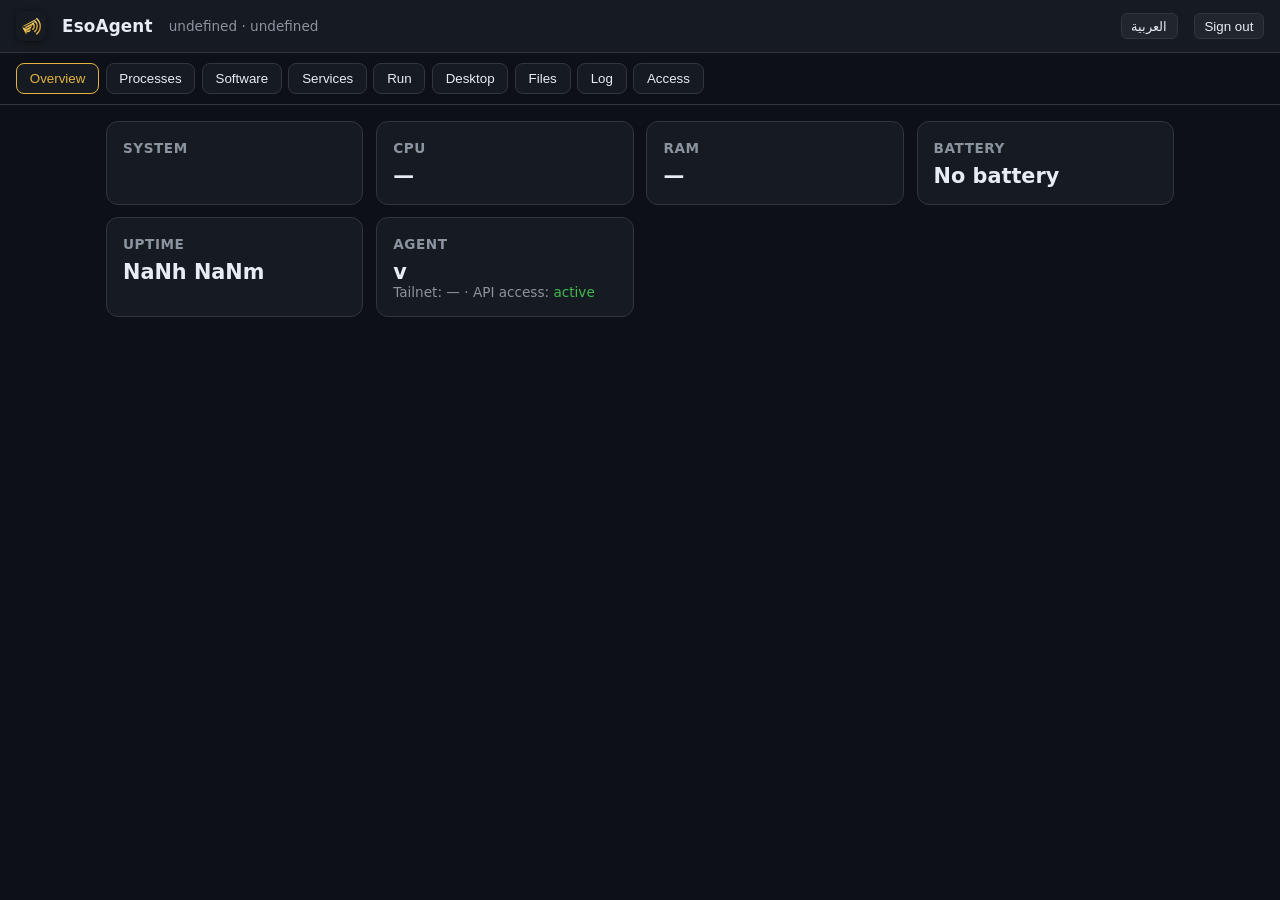
==== src/EsoAgent.Core/Dashboard.html @ b6c4ba2a "EsoAgent v1.2.0" ====
<!DOCTYPE html>
<html lang="en">
<head>
<link rel="icon" type="image/svg+xml" href="data:image/svg+xml,%3Csvg%20xmlns%3D%22http%3A%2F%2Fwww.w3.org%2F2000%2Fsvg%22%20viewBox%3D%220%200%20100%20100%22%3E%20%20%20%3C%21--%20EsoAgent%20golden%20wing%20%E2%80%94%20owner%20pick%202026-11-18.%20Generated%20by%20scripts%2Frender-brand.py%3B%20edit%20geometry%20there.%20--%3E%20%20%20%3Cdefs%3E%3ClinearGradient%20id%3D%22gold%22%20x1%3D%220%22%20y1%3D%220%22%20x2%3D%221%22%20y2%3D%221%22%3E%3Cstop%20offset%3D%220%22%20stop-color%3D%22%23F7DC8F%22%2F%3E%3Cstop%20offset%3D%220.45%22%20stop-color%3D%22%23E9BE57%22%2F%3E%3Cstop%20offset%3D%220.75%22%20stop-color%3D%22%23C9962E%22%2F%3E%3Cstop%20offset%3D%221%22%20stop-color%3D%22%239A7418%22%2F%3E%3C%2FlinearGradient%3E%3C%2Fdefs%3E%20%20%20%3Cg%20fill%3D%22url%28%23gold%29%22%3E%20%20%20%3Cpolygon%20points%3D%2220%2C52%2068%2C26%2058%2C36%2029%2C50%22%2F%3E%20%20%20%3Cpolygon%20points%3D%2228%2C54%2064%2C36%2054%2C48%2034%2C57%22%2F%3E%20%20%20%3Cpolygon%20points%3D%2235%2C59%2054%2C49%2048%2C60%2037%2C66%22%2F%3E%20%20%20%3Cpolygon%20points%3D%2236%2C67%2051%2C62%2046%2C69%2036%2C72%22%2F%3E%20%20%20%3Cpolygon%20points%3D%2221%2C54%2038%2C60%2034%2C79%22%2F%3E%20%20%20%3C%2Fg%3E%20%20%20%3Cg%20stroke%3D%22url%28%23gold%29%22%3E%20%20%20%3Cpath%20d%3D%22M%2056.4%2C41.0%20A%2013%2C13%200%200%201%2056.4%2C61.0%22%20fill%3D%22none%22%20stroke-width%3D%225.0%22%20stroke-linecap%3D%22round%22%2F%3E%20%20%20%3Cpath%20d%3D%22M%2062.8%2C33.4%20A%2023%2C23%200%200%201%2062.8%2C68.6%22%20fill%3D%22none%22%20stroke-width%3D%225.0%22%20stroke-linecap%3D%22round%22%2F%3E%20%20%20%3Cpath%20d%3D%22M%2069.2%2C25.7%20A%2033%2C33%200%200%201%2069.2%2C76.3%22%20fill%3D%22none%22%20stroke-width%3D%225.0%22%20stroke-linecap%3D%22round%22%2F%3E%20%20%20%3C%2Fg%3E%20%3C%2Fsvg%3E%20">
<meta charset="utf-8">
<meta name="viewport" content="width=device-width, initial-scale=1">
<title>EsoAgent — Owner Panel</title>
<style>
  :root { --bg:#0d1117; --panel:#161b22; --line:#30363d; --txt:#e6edf3; --mut:#8b949e; --acc:#E3B341; --bad:#f85149; --ok:#3fb950; }
  * { box-sizing: border-box; }
  body { font-family: system-ui, sans-serif; background: var(--bg); color: var(--txt); margin: 0; }
  header { display:flex; align-items:center; gap:1rem; padding:.7rem 1rem; background:var(--panel); border-bottom:1px solid var(--line); position:sticky; top:0; z-index:5; }
  header h1 { font-size:1.05rem; margin:0; }
  header .state { font-size:.85rem; color:var(--mut); }
  header form { margin-left:auto; }
  nav { display:flex; flex-wrap:wrap; gap:.4rem; padding:.6rem 1rem; border-bottom:1px solid var(--line); }
  nav button { background:var(--panel); color:var(--txt); border:1px solid var(--line); border-radius:8px; padding:.45rem .8rem; cursor:pointer; }
  nav button.active { border-color:var(--acc); color:var(--acc); }
  main { padding:1rem; max-width:1100px; margin:0 auto; }
  section { display:none; }
  section.active { display:block; }
  .cards { display:grid; grid-template-columns:repeat(auto-fit,minmax(210px,1fr)); gap:.8rem; }
  .card { background:var(--panel); border:1px solid var(--line); border-radius:12px; padding:1rem; }
  .card h3 { margin:.1rem 0 .5rem; font-size:.85rem; color:var(--mut); font-weight:600; text-transform:uppercase; letter-spacing:.04em; }
  .card .big { font-size:1.3rem; font-weight:700; }
  .card .small { color:var(--mut); font-size:.85rem; }
  table { width:100%; border-collapse:collapse; font-size:.9rem; }
  th, td { text-align:left; padding:.45rem .5rem; border-bottom:1px solid var(--line); vertical-align:top; }
  th { color:var(--mut); font-weight:600; }
  button.act { background:#21262d; color:var(--txt); border:1px solid var(--line); border-radius:6px; padding:.3rem .6rem; cursor:pointer; }
  button.act:hover { border-color:var(--acc); }
  button.danger:hover { border-color:var(--bad); color:var(--bad); }
  button.primary { background:#E3B341; border-color:#E3B341; color:#141414; font-weight:600; }
  input, select, textarea { background:var(--bg); color:var(--txt); border:1px solid var(--line); border-radius:8px; padding:.5rem; font:inherit; }
  textarea { width:100%; min-height:110px; font-family:ui-monospace, monospace; }
  pre.out { background:#010409; border:1px solid var(--line); border-radius:8px; padding:.8rem; white-space:pre-wrap; word-break:break-word; max-height:50vh; overflow:auto; font-size:.85rem; }
  .row { display:flex; gap:.5rem; flex-wrap:wrap; align-items:center; margin-bottom:.7rem; }
  .mut { color:var(--mut); } .ok { color:var(--ok); } .bad { color:var(--bad); }
  .banner { border:1px solid var(--bad); background:#3d1d1d; border-radius:8px; padding:.7rem .9rem; margin-bottom:.8rem; }
  .banner.off { border-color:var(--ok); background:#12261a; }
  code { font-family:ui-monospace, monospace; word-break:break-all; }
  :focus-visible { outline:2px solid var(--acc); outline-offset:1px; }
  button, input, select, textarea { transition:border-color .15s ease, background .15s ease; }
  .brandmark { display:inline-flex; border-radius:8px; overflow:hidden; box-shadow:0 1px 6px rgba(0,0,0,.45); }
  header h1 { letter-spacing:.01em; }
</style>
</head>
<body>
<header>
  <span class="brandmark"><svg width="30" height="30" aria-hidden="true" xmlns="http://www.w3.org/2000/svg" viewBox="0 0 100 100">      <defs><linearGradient id="gold" x1="0" y1="0" x2="1" y2="1"><stop offset="0" stop-color="#F7DC8F"/><stop offset="0.45" stop-color="#E9BE57"/><stop offset="0.75" stop-color="#C9962E"/><stop offset="1" stop-color="#9A7418"/></linearGradient></defs>   <g fill="url(#gold)">   <polygon points="20,52 68,26 58,36 29,50"/>   <polygon points="28,54 64,36 54,48 34,57"/>   <polygon points="35,59 54,49 48,60 37,66"/>   <polygon points="36,67 51,62 46,69 36,72"/>   <polygon points="21,54 38,60 34,79"/>   </g>   <g stroke="url(#gold)">   <path d="M 56.4,41.0 A 13,13 0 0 1 56.4,61.0" fill="none" stroke-width="5.0" stroke-linecap="round"/>   <path d="M 62.8,33.4 A 23,23 0 0 1 62.8,68.6" fill="none" stroke-width="5.0" stroke-linecap="round"/>   <path d="M 69.2,25.7 A 33,33 0 0 1 69.2,76.3" fill="none" stroke-width="5.0" stroke-linecap="round"/>   </g> </svg></span><h1>EsoAgent</h1>
  <span class="state" id="hdrState">…</span>
  <button class="act" id="langToggle" style="margin-left:auto">العربية</button>
  <form method="post" action="/panel/logout" style="margin-left:0"><button class="act" type="submit" data-i18n="signOut">Sign out</button></form>
</header>
<nav id="tabs">
  <button data-tab="overview" class="active" data-i18n="overview">Overview</button>
  <button data-tab="processes" data-i18n="processes">Processes</button>
  <button data-tab="software" data-i18n="software">Software</button>
  <button data-tab="services" data-i18n="services">Services</button>
  <button data-tab="run" data-i18n="run">Run</button>
  <button data-tab="desktop" data-i18n="desktop">Desktop</button>
  <button data-tab="files" data-i18n="files">Files</button>
  <button data-tab="log" data-i18n="log">Log</button>
  <button data-tab="access" data-i18n="access">Access</button>
</nav>
<main>
  <section id="tab-overview" class="active"><div class="cards" id="ovCards"></div></section>

  <section id="tab-processes">
    <div class="row"><button class="act" id="procRefresh">Refresh</button><span class="mut" id="procCount"></span></div>
    <table><thead><tr><th>PID</th><th>Name</th><th>Parent</th><th>Session</th><th>Memory</th><th></th></tr></thead><tbody id="procBody"></tbody></table>
  </section>

  <section id="tab-software">
    <div class="row">
      <select id="swKind"><option value="manager">Package id / name</option><option value="file">Installer file on this machine</option></select>
      <input id="swId" placeholder="e.g. Microsoft.PowerToys or git" style="flex:1;min-width:200px">
      <button class="act primary" id="swInstall">Install</button>
      <button class="act" id="swUpgradeAll">Upgrade all</button>
      <button class="act" id="swRefresh">Refresh</button>
    </div>
    <pre class="out" id="swOut" style="display:none"></pre>
    <table><thead><tr><th>Name</th><th>Version</th><th>Publisher</th><th>Id</th><th></th></tr></thead><tbody id="swBody"></tbody></table>
  </section>

  <section id="tab-services">
    <div class="row"><button class="act" id="svcRefresh">Refresh</button></div>
    <table><thead><tr><th>Name</th><th>Display name</th><th>Status</th><th>Startup</th><th></th></tr></thead><tbody id="svcBody"></tbody></table>
  </section>

  <section id="tab-run">
    <div class="row">
      <select id="runShell">
        <option value="default">Default shell</option>
        <option value="powershell">PowerShell</option>
        <option value="pwsh">PowerShell Core (pwsh)</option>
        <option value="cmd">cmd.exe</option>
        <option value="bash">bash</option>
        <option value="sh">sh</option>
      </select>
      <button class="act primary" id="runBtn">Run</button>
      <span class="mut">Runs with the agent service's full privileges — your machine, your shell.</span>
    </div>
    <textarea id="runScript" placeholder="Type a command or script…"></textarea>
    <pre class="out" id="runOut" style="display:none"></pre>
  </section>

  <section id="tab-desktop">
    <div class="row">
      <select id="dtMode"><option value="View">View only</option><option value="Control" selected>Control</option></select>
      <select id="dtQuality"><option value="40">Quality: low</option><option value="60" selected>Quality: balanced</option><option value="85">Quality: high</option></select>
      <select id="dtMonitor"></select>
      <label class="mut"><input type="checkbox" id="dtRecord"> Record session</label>
      <button class="act primary" id="dtStart">Start session</button>
      <button class="act danger" id="dtStop" disabled>Stop</button>
      <button class="act" id="dtCad" disabled>Ctrl+Alt+Del</button>
      <button class="act" id="dtPrivacy" disabled>Privacy: off</button>
      <span class="mut" id="dtState">No session. The person at the machine sees an on-screen indicator while a session is live.</span>
    </div>
    <div class="mut" style="margin-bottom:.5rem">Click the screen to give it keyboard focus in Control mode. SAS (Ctrl+Alt+Del) on Windows may be blocked by OS policy — see README.</div>
    <canvas id="dtCanvas" width="960" height="540" tabindex="0" style="width:100%;background:#000;border:1px solid var(--line);border-radius:8px;outline:none"></canvas>
    <div class="row" style="margin-top:.5rem">
      <input id="dtChatIn" placeholder="Message the person at this machine…" style="flex:1;min-width:200px">
      <button class="act" id="dtChatSend" disabled>Send chat</button>
    </div>
    <pre class="out" id="dtChatLog" style="display:none;max-height:18vh"></pre>
  </section>

  <section id="tab-files">
    <div class="row">
      <input id="filePath" style="flex:1;min-width:220px" placeholder="Directory path">
      <button class="act" id="fileGo">Open</button>
      <button class="act" id="fileUp">↑ Parent</button>
      <label class="act" style="cursor:pointer">Upload here <input type="file" id="fileUpload" style="display:none"></label>
    </div>
    <div class="mut" id="fileMsg"></div>
    <table><thead><tr><th>Name</th><th>Size</th><th></th></tr></thead><tbody id="fileBody"></tbody></table>
    <h3 style="margin-top:1.2rem">Session recordings (.esorec)</h3>
    <div class="row"><button class="act" id="recRefresh">Refresh recordings</button><span class="mut">Frames recorded on THIS device when a session opts in. JSON-lines format — see USER-GUIDE.</span></div>
    <table><thead><tr><th>File</th><th>Started</th><th>Size</th><th>Codec</th><th></th></tr></thead><tbody id="recBody"></tbody></table>
  </section>

  <section id="tab-log">
    <div class="row">
      <input id="logFilter" placeholder="Filter (substring)" style="flex:1;min-width:180px">
      <select id="logLines"><option>100</option><option selected>200</option><option>500</option><option>1000</option></select>
      <button class="act" id="logRefresh">Refresh</button>
    </div>
    <pre class="out" id="logOut"></pre>
  </section>

  <section id="tab-access">
    <div id="accessBanner"></div>
    <div class="cards">
      <div class="card"><h3>API access (the assistant)</h3><div class="big" id="accState">…</div>
        <p class="small">Pause cuts the assistant's API access instantly. You keep full control here — the panel is never paused.</p>
        <div class="row"><button class="act danger" id="accPause">Pause API access</button><button class="act" id="accResume">Resume</button></div></div>
      <div class="card"><h3>API token</h3>
        <p class="small">Rotating issues a new token and kills the old one instantly. The new token is shown once — copy it and hand it to the assistant through a secure channel.</p>
        <button class="act danger" id="accRotate">Rotate token</button>
        <p><code id="accNewToken"></code></p></div>
      <div class="card"><h3>Certificate fingerprint (SHA-256)</h3><p><code id="accFp">…</code></p>
        <p class="small">The client pins this fingerprint. If it ever changes unexpectedly, treat it as a red flag.</p></div>
      <div class="card"><h3>Two-factor auth (TOTP)</h3><div class="big" id="accTotpState">…</div>
        <p class="small">Owner-only. When enabled, signing in here needs a 6-digit authenticator code as a second step.</p>
        <div class="row"><button class="act" id="accTotpBegin">Set up 2FA</button></div>
        <div id="accTotpBox" style="display:none">
          <p class="small">Add this secret to your authenticator app, then confirm with the current code:</p>
          <p><code id="accTotpSecret"></code></p>
          <div class="row"><input id="accTotpCode" placeholder="6-digit code" style="width:9rem"><button class="act primary" id="accTotpConfirm">Confirm</button></div>
        </div>
        <div class="row"><input type="password" id="accTotpPw" placeholder="Password (to disable)"><button class="act danger" id="accTotpDisable">Disable 2FA</button></div>
        <p class="small" id="accTotpMsg"></p></div>
      <div class="card"><h3>Device policy</h3>
        <p class="small">Per-capability switches the agent enforces for everyone (operator included). The owner panel itself is never gated. Consent asks the person at this machine before a desktop session starts.</p>
        <label class="small" style="display:block"><input type="checkbox" id="polFiles"> File transfer</label>
        <label class="small" style="display:block"><input type="checkbox" id="polClipboard"> Clipboard sync</label>
        <label class="small" style="display:block"><input type="checkbox" id="polTunnels"> Tunnels</label>
        <label class="small" style="display:block"><input type="checkbox" id="polDesktop"> Desktop control (off = view-only)</label>
        <label class="small" style="display:block"><input type="checkbox" id="polConsentControl"> Control sessions need local consent</label>
        <label class="small" style="display:block"><input type="checkbox" id="polConsentView"> View sessions need local consent</label>
        <div class="row" style="margin-top:.5rem"><button class="act primary" id="polSave">Save policy</button><span class="small" id="polMsg"></span></div></div>
      <div class="card"><h3>Owner password</h3>
        <p class="small">Owner-reserved: only you, here, can change it. The operator key can never touch it.</p>
        <div class="row"><input type="password" id="pwCurrent" placeholder="Current password" autocomplete="current-password"></div>
        <div class="row"><input type="password" id="pwNew" placeholder="New password (min 8 chars)" autocomplete="new-password"></div>
        <button class="act" id="accChangePw">Change password</button>
        <p class="small" id="pwMsg"></p></div>
    </div>
  </section>
</main>

<script>
let CSRF = '';
const $ = id => document.getElementById(id);
async function api(path, opts = {}) {
  opts.headers = Object.assign({}, opts.headers || {});
  if (opts.method && opts.method !== 'GET') opts.headers['X-CSRF'] = CSRF;
  if (opts.json) { opts.headers['Content-Type'] = 'application/json'; opts.body = JSON.stringify(opts.json); }
  const r = await fetch(path, opts);
  if (r.status === 401) { location.href = '/panel/login'; throw new Error('login'); }
  const t = await r.text();
  try { return JSON.parse(t); } catch { return t; }
}
function fmtBytes(n) { if (n == null) return '—'; const u=['B','KB','MB','GB','TB']; let i=0; while (n>=1024&&i<4){n/=1024;i++;} return n.toFixed(1)+' '+u[i]; }
function esc(s) { return String(s ?? '').replace(/[&<>"]/g, c => ({'&':'&amp;','<':'&lt;','>':'&gt;','"':'&quot;'}[c])); }

document.querySelectorAll('#tabs button').forEach(b => b.onclick = () => {
  document.querySelectorAll('#tabs button').forEach(x => x.classList.remove('active'));
  document.querySelectorAll('main section').forEach(x => x.classList.remove('active'));
  b.classList.add('active');
  $('tab-' + b.dataset.tab).classList.add('active');
  ({overview: loadOverview, processes: loadProcesses, software: loadSoftware, services: loadServices, files: () => { loadFiles($('filePath').value); loadRecordings(); }, log: loadLog, access: loadAccess}[b.dataset.tab] || (()=>{}))();
});

async function loadOverview() {
  const s = await api('/panel/api/status');
  $('hdrState').textContent = s.hostname + ' · ' + s.os;
  const ram = s.ramTotalBytes ? Math.round(100 * s.ramUsedBytes / s.ramTotalBytes) + '% of ' + fmtBytes(s.ramTotalBytes) : '—';
  const batt = s.battery && s.battery.present ? (s.battery.percent ?? '?') + '% · ' + (s.battery.onAc ? 'AC' : 'battery') : 'No battery';
  const disks = (s.disks || []).map(d => `<div class="card"><h3>Disk ${esc(d.name)}</h3><div class="big">${fmtBytes(d.freeBytes)} free</div><div class="small">of ${fmtBytes(d.totalBytes)}</div></div>`).join('');
  $('ovCards').innerHTML = `
    <div class="card"><h3>System</h3><div class="big">${esc(s.os)}</div><div class="small">${esc(s.osDescription)}</div></div>
    <div class="card"><h3>CPU</h3><div class="big">${s.cpuPercent == null ? '—' : s.cpuPercent.toFixed(1) + '%'}</div></div>
    <div class="card"><h3>RAM</h3><div class="big">${ram}</div></div>
    <div class="card"><h3>Battery</h3><div class="big">${batt}</div></div>
    <div class="card"><h3>Uptime</h3><div class="big">${Math.floor(s.uptimeSeconds/3600)}h ${Math.floor(s.uptimeSeconds%3600/60)}m</div></div>
    <div class="card"><h3>Agent</h3><div class="big">v${esc(s.agentVersion)}</div><div class="small">Tailnet: ${esc((s.tailnetIps||[]).join(', ') || '—')} · API access: ${s.locked ? '<span class="bad">PAUSED</span>' : '<span class="ok">active</span>'}</div></div>
    ${disks}`;
}

async function loadProcesses() {
  const list = await api('/panel/api/processes');
  $('procCount').textContent = list.length + ' processes';
  $('procBody').innerHTML = list.map(p => `<tr><td>${p.pid}</td><td>${esc(p.name)}</td><td>${p.parentPid}</td><td>${p.sessionId}</td><td>${fmtBytes(p.workingSetBytes)}</td>
    <td><button class="act danger" onclick="killProc(${p.pid})">Kill</button></td></tr>`).join('');
}
async function killProc(pid) {
  if (!confirm('Kill process ' + pid + '?')) return;
  await api('/panel/api/processes/' + pid + '/kill', {method: 'POST'});
  loadProcesses();
}
$('procRefresh').onclick = loadProcesses;

async function loadSoftware() {
  const list = await api('/panel/api/software');
  $('swBody').innerHTML = list.map(p => `<tr><td>${esc(p.name)}</td><td>${esc(p.version)}</td><td>${esc(p.publisher)}</td><td><code>${esc(p.id)}</code></td>
    <td><button class="act" onclick="swUpgrade('${esc(p.id || p.name)}')">Upgrade</button> <button class="act danger" onclick="swUninstall('${esc(p.name)}')">Uninstall</button></td></tr>`).join('');
}
function showSw(r) { const o = $('swOut'); o.style.display = 'block'; o.textContent = (r.message || '') + '\n' + (r.output || '') + '\n[success=' + r.success + ' verified=' + r.verified + ']'; }
async function swInstall() {
  const kind = $('swKind').value, v = $('swId').value.trim();
  if (!v) return;
  showSw(await api('/panel/api/software/install', {method: 'POST', json: kind === 'file' ? {kind, path: v} : {kind, id: v}}));
  loadSoftware();
}
async function swUninstall(name) { if (!confirm('Uninstall ' + name + '?')) return; showSw(await api('/panel/api/software/uninstall', {method: 'POST', json: {name}})); loadSoftware(); }
async function swUpgrade(id) { showSw(await api('/panel/api/software/upgrade', {method: 'POST', json: {id}})); loadSoftware(); }
$('swInstall').onclick = swInstall;
$('swUpgradeAll').onclick = async () => { showSw(await api('/panel/api/software/upgrade', {method: 'POST', json: {}})); loadSoftware(); };
$('swRefresh').onclick = loadSoftware;

async function loadServices() {
  const list = await api('/panel/api/services');
  $('svcBody').innerHTML = list.map(s => `<tr><td>${esc(s.name)}</td><td>${esc(s.displayName)}</td><td>${esc(s.status)}</td><td>${esc(s.startupMode)}</td>
    <td><button class="act" onclick="svc('${esc(s.name)}','start')">Start</button> <button class="act" onclick="svc('${esc(s.name)}','stop')">Stop</button> <button class="act" onclick="svc('${esc(s.name)}','restart')">Restart</button></td></tr>`).join('');
}
async function svc(name, verb) { await api('/panel/api/services/' + encodeURIComponent(name) + '/' + verb, {method: 'POST'}); setTimeout(loadServices, 600); }
$('svcRefresh').onclick = loadServices;

$('runBtn').onclick = async () => {
  const o = $('runOut'); o.style.display = 'block'; o.textContent = 'Running…';
  const r = await api('/panel/api/run', {method: 'POST', json: {mode: 'shell', shell: $('runShell').value, script: $('runScript').value, timeoutMs: 300000}});
  o.textContent = (r.stdout || '') + (r.stderr ? '\n[stderr]\n' + r.stderr : '') + '\n[exit ' + (r.exitCode ?? (r.timedOut ? 'timeout' : '?')) + ']';
};

let fileParent = null;
async function loadFiles(path) {
  const r = await api('/panel/api/files/list' + (path ? '?path=' + encodeURIComponent(path) : ''));
  if (r.error) { $('fileMsg').textContent = r.error; return; }
  $('filePath').value = r.path; fileParent = r.parent; $('fileMsg').textContent = '';
  $('fileBody').innerHTML = r.entries.map(e => `<tr><td>${e.isDir ? '📁' : '📄'} ${e.isDir ? `<a href="#" onclick="loadFiles('${esc(e.path).replace(/\\/g,'\\\\')}');return false" style="color:var(--acc)">${esc(e.name)}</a>` : esc(e.name)}</td>
    <td>${e.isDir ? '' : fmtBytes(e.size)}</td>
    <td>${e.isDir ? '' : `<a class="act" style="text-decoration:none;padding:.3rem .6rem;border:1px solid var(--line);border-radius:6px" href="/panel/api/files/download?path=${encodeURIComponent(e.path)}">Download</a>`}</td></tr>`).join('');
}
$('fileGo').onclick = () => loadFiles($('filePath').value);
$('fileUp').onclick = () => { if (fileParent) loadFiles(fileParent); };
$('fileUpload').onchange = async ev => {
  const file = ev.target.files[0]; if (!file) return;
  const dir = $('filePath').value.replace(/[\\/]+$/, '');
  const target = dir + (dir.includes('\\') ? '\\' : '/') + file.name;
  $('fileMsg').textContent = 'Uploading ' + file.name + '…';
  const buf = await file.arrayBuffer();
  const hashBuf = await crypto.subtle.digest('SHA-256', buf);
  const sha = [...new Uint8Array(hashBuf)].map(b => b.toString(16).padStart(2, '0')).join('');
  let r = await api('/panel/api/files/begin', {method: 'POST', json: {path: target}});
  let off = r.received || 0;
  const CH = 1024 * 1024;
  while (off < buf.byteLength) {
    const chunk = buf.slice(off, off + CH);
    const res = await fetch('/panel/api/files/chunk?path=' + encodeURIComponent(target) + '&offset=' + off,
      {method: 'PUT', headers: {'X-CSRF': CSRF, 'Content-Type': 'application/octet-stream'}, body: chunk});
    const j = await res.json(); off = j.received;
  }
  r = await api('/panel/api/files/commit', {method: 'POST', json: {path: target, sha256: sha}});
  $('fileMsg').textContent = r.sha256 ? 'Uploaded ✓ ' + file.name : ('Upload failed: ' + (r.error || ''));
  loadFiles(dir);
};

async function loadLog() {
  const r = await api('/panel/api/logs?lines=' + $('logLines').value + '&filter=' + encodeURIComponent($('logFilter').value));
  $('logOut').textContent = (r.lines || []).join('\n');
}
$('logRefresh').onclick = loadLog;

async function loadAccess() {
  const a = await api('/panel/api/access');
  $('accState').textContent = a.locked ? 'PAUSED' : 'Active';
  $('accState').className = 'big ' + (a.locked ? 'bad' : 'ok');
  $('accFp').textContent = a.fingerprint;
  $('accessBanner').innerHTML = a.locked ? '<div class="banner">API access is PAUSED. The assistant cannot reach this machine until you resume.</div>' : '';
  $('hdrState').textContent = ($('hdrState').textContent.split('·')[0] || '') + ' · v' + a.version;
  $('accTotpState').textContent = a.totpEnabled ? 'Enabled' : 'Off';
  $('accTotpState').className = 'big ' + (a.totpEnabled ? 'ok' : '');
  if (a.capabilities) {
    $('polFiles').checked = !!a.capabilities.files;
    $('polClipboard').checked = !!a.capabilities.clipboard;
    $('polTunnels').checked = !!a.capabilities.tunnels;
    $('polDesktop').checked = !!a.capabilities.desktopControl;
  }
  if (a.desktopPolicy) {
    $('polConsentControl').checked = !!a.desktopPolicy.controlConsent;
    $('polConsentView').checked = !!a.desktopPolicy.viewConsent;
  }
}

// ----- 2FA + policy (v1.2) -----
$('accTotpBegin').onclick = async () => {
  const r = await api('/panel/api/access/2fa/begin', {method: 'POST'});
  if (r.error) { $('accTotpMsg').textContent = 'Failed: ' + r.error; return; }
  $('accTotpSecret').textContent = r.secret + '   (' + r.otpauthUri + ')';
  $('accTotpBox').style.display = 'block';
};
$('accTotpConfirm').onclick = async () => {
  const r = await api('/panel/api/access/2fa/confirm', {method: 'POST', json: {code: $('accTotpCode').value.trim()}});
  $('accTotpMsg').textContent = r.enabled ? '2FA enabled ✓' : ('Failed: ' + (r.error || ''));
  if (r.enabled) { $('accTotpBox').style.display = 'none'; loadAccess(); }
};
$('accTotpDisable').onclick = async () => {
  const r = await api('/panel/api/access/2fa/disable', {method: 'POST', json: {currentPassword: $('accTotpPw').value}});
  $('accTotpMsg').textContent = r.enabled === false ? '2FA disabled ✓' : ('Failed: ' + (r.error || ''));
  loadAccess();
};
$('polSave').onclick = async () => {
  const r = await api('/panel/api/access/policy', {method: 'POST', json: {
    capabilities: {files: $('polFiles').checked, clipboard: $('polClipboard').checked, tunnels: $('polTunnels').checked, desktopControl: $('polDesktop').checked},
    desktopPolicy: {controlConsent: $('polConsentControl').checked, viewConsent: $('polConsentView').checked, consentTimeoutSeconds: 30},
  }});
  $('polMsg').textContent = r.error ? ('Failed: ' + r.error) : 'Saved ✓ (applies immediately)';
};

// ----- recordings (v1.2) -----
async function loadRecordings() {
  const recs = await api('/panel/api/recordings');
  $('recBody').innerHTML = (recs || []).map(r => `<tr>
    <td><code>${esc(r.name)}</code></td>
    <td>${esc((r.startedAt || '').replace('T', ' ').slice(0, 19))}</td>
    <td>${r.sizeBytes}</td><td>${esc(r.codec)} ${r.width}×${r.height}</td>
    <td><a class="act" style="text-decoration:none;padding:.3rem .6rem;border:1px solid var(--line);border-radius:6px;color:var(--txt)" href="/panel/api/recordings/${encodeURIComponent(r.name)}">Download</a>
        <button class="act danger" onclick="delRecording('${esc(r.name)}')">Delete</button></td></tr>`).join('');
}
window.delRecording = async name => {
  if (!confirm('Delete recording ' + name + '?')) return;
  await api('/panel/api/recordings/' + encodeURIComponent(name) + '/delete', {method: 'POST'});
  loadRecordings();
};
$('recRefresh').onclick = loadRecordings;
$('accPause').onclick = async () => { await api('/panel/api/access/pause', {method: 'POST'}); loadAccess(); loadOverview(); };
$('accResume').onclick = async () => { await api('/panel/api/access/resume', {method: 'POST'}); loadAccess(); loadOverview(); };
$('accChangePw').onclick = async () => {
  const r = await api('/panel/api/access/change-password', {method: 'POST', json: {currentPassword: $('pwCurrent').value, newPassword: $('pwNew').value}});
  $('pwMsg').textContent = r.changed ? 'Password changed ✓' : ('Failed: ' + (r.error || 'unknown'));
  if (r.changed) { $('pwCurrent').value = ''; $('pwNew').value = ''; }
};
$('accRotate').onclick = async () => {
  if (!confirm('Rotate the API token? The old token stops working immediately.')) return;
  const r = await api('/panel/api/access/rotate-token', {method: 'POST'});
  $('accNewToken').textContent = r.token || '(error)';
};

// ----- i18n (EN/AR, RTL for Arabic) -----
const I18N = {
  en: { signOut: 'Sign out', overview: 'Overview', processes: 'Processes', software: 'Software', services: 'Services', run: 'Run', desktop: 'Desktop', files: 'Files', log: 'Log', access: 'Access' },
  ar: { signOut: 'تسجيل الخروج', overview: 'نظرة عامة', processes: 'العمليات', software: 'البرامج', services: 'الخدمات', run: 'تشغيل', desktop: 'سطح المكتب', files: 'الملفات', log: 'السجل', access: 'الوصول' },
};
let lang = localStorage.getItem('eso-lang') || 'en';
function applyLang() {
  const dict = I18N[lang] || I18N.en;
  document.querySelectorAll('[data-i18n]').forEach(el => { const k = el.dataset.i18n; if (dict[k]) el.textContent = dict[k]; });
  document.documentElement.lang = lang;
  document.documentElement.dir = lang === 'ar' ? 'rtl' : 'ltr';
  $('langToggle').textContent = lang === 'ar' ? 'English' : 'العربية';
}
$('langToggle').onclick = () => { lang = lang === 'ar' ? 'en' : 'ar'; localStorage.setItem('eso-lang', lang); applyLang(); };

// ----- remote desktop -----
let dtWs = null, dtCodec = 'jpeg', dtMode = 'View', dtOff = null, dtOffCtx = null, dtPrivacy = false;
const dtCanvas = $('dtCanvas'), dtCtx = dtCanvas.getContext('2d');
function dtSend(obj) { if (dtWs && dtWs.readyState === 1) dtWs.send(JSON.stringify(obj)); }
async function dtDrawRawDiff(b64) {
  const bytes = Uint8Array.from(atob(b64), c => c.charCodeAt(0));
  const dv = new DataView(bytes.buffer);
  const w = dv.getUint16(3, true), h = dv.getUint16(5, true), tile = dv.getUint16(7, true), count = dv.getUint32(9, true);
  if (!dtOff || dtOff.width !== w || dtOff.height !== h) { dtOff = document.createElement('canvas'); dtOff.width = w; dtOff.height = h; dtOffCtx = dtOff.getContext('2d'); }
  const inflated = await new Response(new Blob([bytes.slice(13)]).stream().pipeThrough(new DecompressionStream('deflate'))).arrayBuffer();
  const data = new Uint8Array(inflated);
  const cols = Math.ceil(w / tile);
  let pos = 0;
  for (let t = 0; t < count; t++) {
    const idx = new DataView(data.buffer, data.byteOffset + pos, 4).getUint32(0, true); pos += 4;
    const tx = (idx % cols) * tile, ty = Math.floor(idx / cols) * tile;
    const tw = Math.min(tile, w - tx), th = Math.min(tile, h - ty);
    const img = dtOffCtx.createImageData(tw, th);
    for (let y = 0; y < th; y++) for (let x = 0; x < tw; x++) {
      const s = pos + (y * tw + x) * 4, d = (y * tw + x) * 4;
      img.data[d] = data[s + 2]; img.data[d + 1] = data[s + 1]; img.data[d + 2] = data[s]; img.data[d + 3] = 255;
    }
    pos += tw * th * 4;
    dtOffCtx.putImageData(img, tx, ty);
  }
  if (dtCanvas.width !== w) { dtCanvas.width = w; dtCanvas.height = h; }
  dtCtx.drawImage(dtOff, 0, 0);
}
$('dtStart').onclick = () => {
  dtMode = $('dtMode').value;
  dtWs = new WebSocket((location.protocol === 'https:' ? 'wss://' : 'ws://') + location.host + '/panel/desktop');
  dtWs.onopen = () => dtSend({type: 'hello', mode: dtMode, codecs: ['jpeg', 'rawdiff'], monitor: parseInt($('dtMonitor').value || '0'), quality: parseInt($('dtQuality').value), maxFps: 12, record: $('dtRecord').checked});
  dtWs.onmessage = async ev => {
    const msg = JSON.parse(ev.data);
    if (msg.type === 'welcome') {
      if (msg.error) { $('dtState').textContent = 'Unavailable: ' + msg.error; dtWs.close(); return; }
      dtCodec = msg.codec;
      $('dtMonitor').innerHTML = (msg.monitors || []).map(m => `<option value="${m.index}">${esc(m.name)} (${m.width}×${m.height})</option>`).join('');
      dtCanvas.width = msg.width; dtCanvas.height = msg.height;
      $('dtState').textContent = 'Live · ' + msg.mode + ' · ' + msg.codec + (msg.recording ? ' · ● recording to ' + msg.recording : '');
      $('dtPrivacy').disabled = false; $('dtChatSend').disabled = false;
      $('dtStart').disabled = true; $('dtStop').disabled = false; $('dtCad').disabled = dtMode !== 'Control';
    } else if (msg.type === 'frame') {
      if (msg.codec === 'jpeg') {
        const bin = Uint8Array.from(atob(msg.data), c => c.charCodeAt(0));
        const bmp = await createImageBitmap(new Blob([bin], {type: 'image/jpeg'}));
        if (dtCanvas.width !== bmp.width) { dtCanvas.width = bmp.width; dtCanvas.height = bmp.height; }
        dtCtx.drawImage(bmp, 0, 0); bmp.close();
      } else { await dtDrawRawDiff(msg.data); }
    } else if (msg.type === 'clipboard') {
      try { await navigator.clipboard.writeText(msg.text); } catch {}
    } else if (msg.type === 'chat') {
      const log = $('dtChatLog'); log.style.display = 'block';
      log.textContent += 'device: ' + msg.text + '\n';
    } else if (msg.type === 'privacy') {
      dtPrivacy = !!msg.enabled;
      $('dtPrivacy').textContent = dtPrivacy ? 'Privacy: ON' : 'Privacy: off';
    } else if (msg.type === 'close') {
      $('dtState').textContent = 'Session ended: ' + (msg.reason || '');
      $('dtStart').disabled = false; $('dtStop').disabled = true; $('dtCad').disabled = true;
    }
  };
  dtWs.onclose = () => { $('dtStart').disabled = false; $('dtStop').disabled = true; $('dtCad').disabled = true; $('dtPrivacy').disabled = true; $('dtChatSend').disabled = true; };
};
$('dtStop').onclick = () => { dtSend({type: 'close'}); if (dtWs) dtWs.close(); };
$('dtPrivacy').onclick = () => dtSend({type: 'privacy', enabled: !dtPrivacy});
$('dtChatSend').onclick = () => {
  const text = $('dtChatIn').value.trim(); if (!text) return;
  $('dtChatIn').value = '';
  const log = $('dtChatLog'); log.style.display = 'block';
  log.textContent += 'you: ' + text + '\n';
  dtSend({type: 'chat', text, from: 'owner'});
};
$('dtCad').onclick = () => { dtSend({type: 'input', kind: 'key', key: 'ctrl+alt+delete', down: true}); dtSend({type: 'input', kind: 'key', key: 'ctrl+alt+delete', down: false}); };
function dtPos(ev) { const r = dtCanvas.getBoundingClientRect(); return {x: (ev.clientX - r.left) / r.width, y: (ev.clientY - r.top) / r.height}; }
let dtLastMove = 0;
dtCanvas.addEventListener('mousemove', ev => { const n = Date.now(); if (n - dtLastMove < 33) return; dtLastMove = n; const p = dtPos(ev); dtSend({type: 'input', kind: 'mouseMove', x: p.x, y: p.y}); });
dtCanvas.addEventListener('mousedown', ev => { const p = dtPos(ev); dtSend({type: 'input', kind: 'mouseButton', button: ['left','middle','right'][ev.button] || 'left', down: true, x: p.x, y: p.y}); });
dtCanvas.addEventListener('mouseup', ev => { const p = dtPos(ev); dtSend({type: 'input', kind: 'mouseButton', button: ['left','middle','right'][ev.button] || 'left', down: false, x: p.x, y: p.y}); });
dtCanvas.addEventListener('wheel', ev => { ev.preventDefault(); dtSend({type: 'input', kind: 'wheel', delta: Math.sign(ev.deltaY) * -120}); }, {passive: false});
dtCanvas.addEventListener('contextmenu', ev => ev.preventDefault());
dtCanvas.addEventListener('keydown', ev => { ev.preventDefault(); dtSend({type: 'input', kind: 'key', key: ev.key, down: true, ctrl: ev.ctrlKey, alt: ev.altKey, shift: ev.shiftKey, meta: ev.metaKey}); });
dtCanvas.addEventListener('keyup', ev => { ev.preventDefault(); dtSend({type: 'input', kind: 'key', key: ev.key, down: false, ctrl: ev.ctrlKey, alt: ev.altKey, shift: ev.shiftKey, meta: ev.metaKey}); });

(async () => {
  const s = await api('/panel/api/session');
  CSRF = s.csrf;
  applyLang();
  loadOverview();
})();
</script>
</body>
</html>
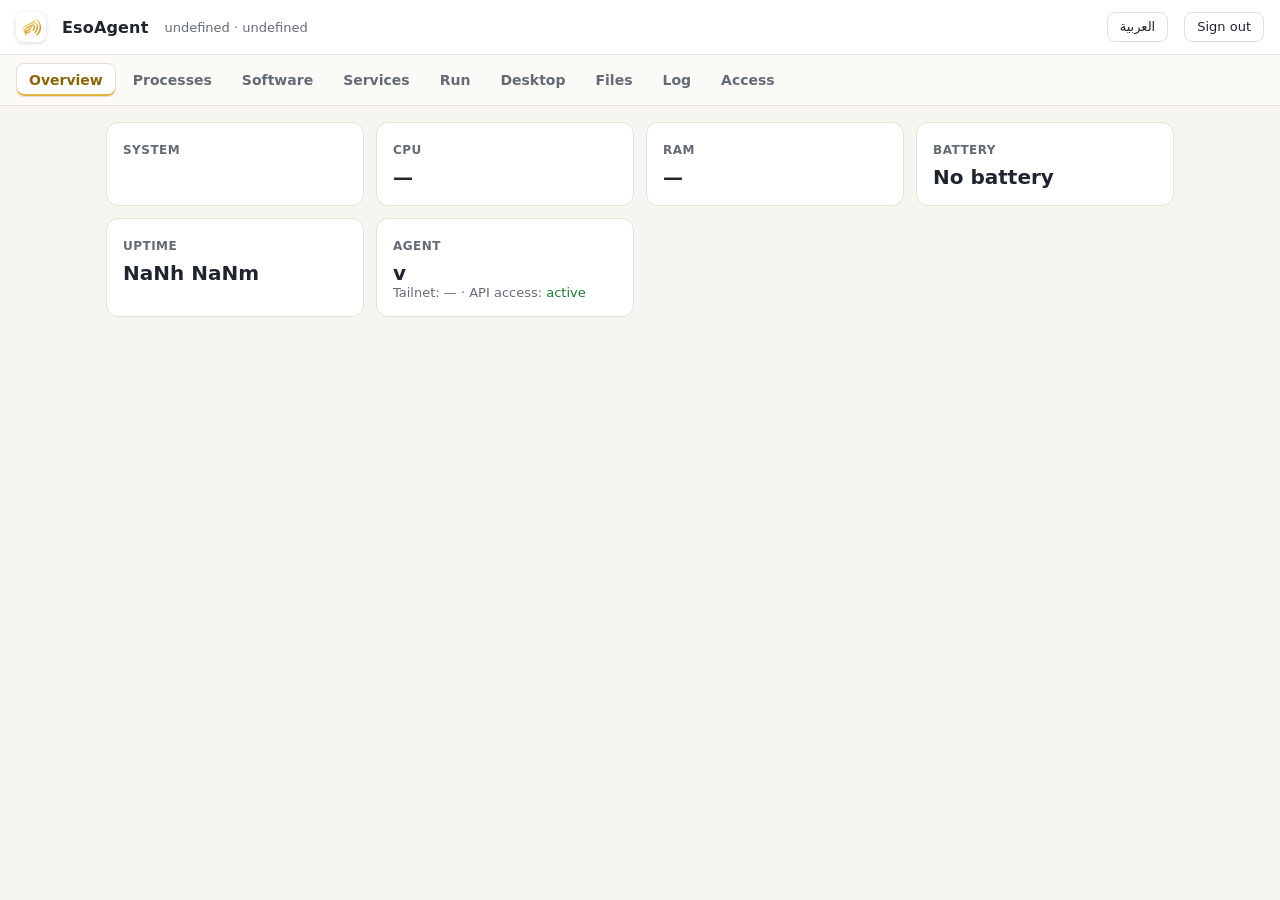
==== commit 2ada2fed: "v1.2.4: light web panels (UI overhaul phases 0+1), tray and app single-instance, golden-wing app ico" ====
--- a/src/EsoAgent.Core/Dashboard.html
+++ b/src/EsoAgent.Core/Dashboard.html
@@ -6,43 +6,207 @@
 <meta name="viewport" content="width=device-width, initial-scale=1">
 <title>EsoAgent — Owner Panel</title>
 <style>
-  :root { --bg:#0d1117; --panel:#161b22; --line:#30363d; --txt:#e6edf3; --mut:#8b949e; --acc:#E3B341; --bad:#f85149; --ok:#3fb950; }
-  * { box-sizing: border-box; }
-  body { font-family: system-ui, sans-serif; background: var(--bg); color: var(--txt); margin: 0; }
-  header { display:flex; align-items:center; gap:1rem; padding:.7rem 1rem; background:var(--panel); border-bottom:1px solid var(--line); position:sticky; top:0; z-index:5; }
-  header h1 { font-size:1.05rem; margin:0; }
-  header .state { font-size:.85rem; color:var(--mut); }
-  header form { margin-left:auto; }
-  nav { display:flex; flex-wrap:wrap; gap:.4rem; padding:.6rem 1rem; border-bottom:1px solid var(--line); }
-  nav button { background:var(--panel); color:var(--txt); border:1px solid var(--line); border-radius:8px; padding:.45rem .8rem; cursor:pointer; }
-  nav button.active { border-color:var(--acc); color:var(--acc); }
-  main { padding:1rem; max-width:1100px; margin:0 auto; }
-  section { display:none; }
-  section.active { display:block; }
-  .cards { display:grid; grid-template-columns:repeat(auto-fit,minmax(210px,1fr)); gap:.8rem; }
-  .card { background:var(--panel); border:1px solid var(--line); border-radius:12px; padding:1rem; }
-  .card h3 { margin:.1rem 0 .5rem; font-size:.85rem; color:var(--mut); font-weight:600; text-transform:uppercase; letter-spacing:.04em; }
-  .card .big { font-size:1.3rem; font-weight:700; }
-  .card .small { color:var(--mut); font-size:.85rem; }
-  table { width:100%; border-collapse:collapse; font-size:.9rem; }
-  th, td { text-align:left; padding:.45rem .5rem; border-bottom:1px solid var(--line); vertical-align:top; }
-  th { color:var(--mut); font-weight:600; }
-  button.act { background:#21262d; color:var(--txt); border:1px solid var(--line); border-radius:6px; padding:.3rem .6rem; cursor:pointer; }
-  button.act:hover { border-color:var(--acc); }
-  button.danger:hover { border-color:var(--bad); color:var(--bad); }
-  button.primary { background:#E3B341; border-color:#E3B341; color:#141414; font-weight:600; }
-  input, select, textarea { background:var(--bg); color:var(--txt); border:1px solid var(--line); border-radius:8px; padding:.5rem; font:inherit; }
-  textarea { width:100%; min-height:110px; font-family:ui-monospace, monospace; }
-  pre.out { background:#010409; border:1px solid var(--line); border-radius:8px; padding:.8rem; white-space:pre-wrap; word-break:break-word; max-height:50vh; overflow:auto; font-size:.85rem; }
-  .row { display:flex; gap:.5rem; flex-wrap:wrap; align-items:center; margin-bottom:.7rem; }
-  .mut { color:var(--mut); } .ok { color:var(--ok); } .bad { color:var(--bad); }
-  .banner { border:1px solid var(--bad); background:#3d1d1d; border-radius:8px; padding:.7rem .9rem; margin-bottom:.8rem; }
-  .banner.off { border-color:var(--ok); background:#12261a; }
-  code { font-family:ui-monospace, monospace; word-break:break-all; }
-  :focus-visible { outline:2px solid var(--acc); outline-offset:1px; }
-  button, input, select, textarea { transition:border-color .15s ease, background .15s ease; }
-  .brandmark { display:inline-flex; border-radius:8px; overflow:hidden; box-shadow:0 1px 6px rgba(0,0,0,.45); }
-  header h1 { letter-spacing:.01em; }
+  /* ESO:TOKENS */
+/* EsoAgent design tokens — the single source for every surface.
+   Web panels consume the light theme (:root). The dark variant below is the
+   refined-dark token set the desktop App's resource dictionary mirrors
+   (src/EsoAgent.App/Themes/EsoTokens.axaml). Gold is an accent only:
+   primary actions, active states, the wing mark — never a theme.
+   Contrast gate: every text/background pair >= 4.5:1, verified by
+   scripts/check-contrast.py. Semantic colours pair a fill value (dots,
+   borders) with a -tx value darkened/lightened until it passes as text. */
+:root {
+  /* surfaces & text (light — the website law: soft, comfortable, light) */
+  --bg: #F7F5F1;
+  --surface: #FFFFFF;
+  --surface-2: #FBFAF7;
+  --line: #E6E1D6;
+  --txt: #20242E;
+  --mut: #646B76;
+  /* brand accent */
+  --acc: #8A6508;
+  --acc-solid: #E3B341;
+  --on-acc: #1A1A1A;
+  --acc-bg: #FAF1DA;
+  /* state semantics: fill / text-safe / tint */
+  --ok: #2F9E44;
+  --ok-tx: #1E7A34;
+  --ok-bg: #E7F5EC;
+  --warn: #E08A00;
+  --warn-tx: #8F5E00;
+  --warn-bg: #FBF0DC;
+  --bad: #D64545;
+  --bad-tx: #B02A2A;
+  --bad-bg: #FBEAEA;
+  --bad-bg-strong: #F9DADA;
+  --mut-bg: #F0EEE8;
+  /* type scale (system UI stack on both platforms) */
+  --fs-1: 12px;
+  --fs-2: 13px;
+  --fs-3: 14px;
+  --fs-4: 16px;
+  --fs-5: 20px;
+  --fs-6: 24px;
+  /* spacing: 4-pt scale */
+  --sp-1: 4px;
+  --sp-2: 8px;
+  --sp-3: 12px;
+  --sp-4: 16px;
+  --sp-5: 24px;
+  --sp-6: 32px;
+  /* radii: 8 controls, 12 cards, 999 badges */
+  --r-ctl: 8px;
+  --r-card: 12px;
+  --r-badge: 999px;
+  /* elevation: one soft shadow level, dialogs/menus only */
+  --shadow: 0 8px 30px rgba(32, 36, 46, .16), 0 2px 6px rgba(32, 36, 46, .10);
+  --row-h: 36px;
+}
+[data-theme="dark"] {
+  /* refined dark — same tokens, App variant */
+  --bg: #131519;
+  --surface: #1B1E24;
+  --surface-2: #21252D;
+  --line: #2C3038;
+  --txt: #ECEEF2;
+  --mut: #9BA1AC;
+  --acc: #E3B341;
+  --acc-solid: #E3B341;
+  --on-acc: #1A1A1A;
+  --acc-bg: #33290F;
+  --ok: #3FB950;
+  --ok-tx: #4CC38A;
+  --ok-bg: #14301F;
+  --warn: #D29922;
+  --warn-tx: #E3B341;
+  --warn-bg: #38300F;
+  --bad: #F87171;
+  --bad-tx: #F08A8A;
+  --bad-bg: #3A1F22;
+  --bad-bg-strong: #4A262B;
+  --mut-bg: #262A31;
+  --shadow: 0 8px 30px rgba(0, 0, 0, .5), 0 2px 6px rgba(0, 0, 0, .4);
+}
+  /* /ESO:TOKENS */
+  /* ESO:COMPONENTS */
+/* EsoAgent shared components — built only on tokens.css variables.
+   Synced verbatim into Fleet.html and Dashboard.html by
+   scripts/sync-web-assets.py; edit here, never in the HTML copies. */
+* { box-sizing: border-box; }
+body { font-family: system-ui, sans-serif; background: var(--bg); color: var(--txt); margin: 0; font-size: var(--fs-3); }
+header { display: flex; align-items: center; gap: var(--sp-4); padding: var(--sp-3) var(--sp-4); background: var(--surface); border-bottom: 1px solid var(--line); position: sticky; top: 0; z-index: 5; }
+header h1 { font-size: var(--fs-4); margin: 0; letter-spacing: .01em; }
+header form { margin-left: auto; }
+.brandmark { display: inline-flex; border-radius: var(--r-ctl); overflow: hidden; box-shadow: 0 1px 4px rgba(32, 36, 46, .18); flex: none; }
+nav { display: flex; flex-wrap: wrap; gap: var(--sp-1); padding: var(--sp-2) var(--sp-4); background: var(--surface-2); border-bottom: 1px solid var(--line); }
+nav button { background: transparent; color: var(--mut); border: 1px solid transparent; border-radius: var(--r-ctl); padding: var(--sp-2) var(--sp-3); cursor: pointer; font: inherit; font-weight: 600; }
+nav button:hover { color: var(--txt); background: var(--surface); border-color: var(--line); }
+nav button.active { background: var(--surface); color: var(--acc); border-color: var(--line); box-shadow: inset 0 -2px 0 var(--acc-solid); }
+main { padding: var(--sp-4); max-width: 1150px; margin: 0 auto; }
+section { display: none; }
+section.active { display: block; }
+h2.sect { font-size: var(--fs-5); margin: var(--sp-2) 0 var(--sp-3); }
+.row { display: flex; gap: var(--sp-2); flex-wrap: wrap; align-items: center; margin-bottom: var(--sp-3); }
+.mut { color: var(--mut); }
+.ok { color: var(--ok-tx); }
+.bad { color: var(--bad-tx); }
+.warn { color: var(--warn-tx); }
+.small { color: var(--mut); font-size: var(--fs-2); }
+code { font-family: ui-monospace, monospace; word-break: break-all; font-size: .92em; }
+a { color: var(--acc); }
+
+/* buttons */
+button.act, a.act { background: var(--surface); color: var(--txt); border: 1px solid var(--line); border-radius: var(--r-ctl); padding: var(--sp-1) var(--sp-3); cursor: pointer; font: inherit; font-size: var(--fs-2); display: inline-block; text-decoration: none; line-height: 1.55; }
+button.act:hover, a.act:hover { border-color: var(--acc); }
+button.act:disabled { opacity: .5; cursor: default; }
+button.act:disabled:hover { border-color: var(--line); }
+button.danger { color: var(--bad-tx); }
+button.danger:hover { border-color: var(--bad); background: var(--bad-bg); }
+button.primary { background: var(--acc-solid); border-color: var(--acc-solid); color: var(--on-acc); font-weight: 700; }
+button.primary:hover { border-color: var(--acc); filter: brightness(1.04); }
+
+/* inputs */
+input, select, textarea { background: var(--surface); color: var(--txt); border: 1px solid var(--line); border-radius: var(--r-ctl); padding: var(--sp-2); font: inherit; font-size: var(--fs-3); }
+input::placeholder, textarea::placeholder { color: var(--mut); }
+textarea { width: 100%; min-height: 80px; font-family: ui-monospace, monospace; }
+label.chk { display: inline-flex; gap: var(--sp-1); align-items: center; font-size: var(--fs-2); color: var(--mut); }
+
+/* tables */
+table { width: 100%; border-collapse: collapse; font-size: var(--fs-2); background: var(--surface); }
+th, td { text-align: left; padding: var(--sp-2); border-bottom: 1px solid var(--line); vertical-align: top; }
+thead th { color: var(--mut); font-weight: 600; font-size: var(--fs-1); text-transform: uppercase; letter-spacing: .04em; background: var(--surface-2); }
+tbody tr:hover { background: var(--surface-2); }
+th.sortable { cursor: pointer; user-select: none; white-space: nowrap; }
+th.sortable:hover { color: var(--txt); }
+th.sortable .arr { color: var(--acc); font-size: 10px; }
+td.num, th.num { font-variant-numeric: tabular-nums; white-space: nowrap; }
+.tablewrap { background: var(--surface); border: 1px solid var(--line); border-radius: var(--r-card); overflow: auto; }
+.tablewrap table { background: transparent; }
+.tablewrap tbody tr:last-child td { border-bottom: 0; }
+
+/* badges: colour + label, never colour alone */
+.badge { display: inline-flex; align-items: center; gap: 5px; border: 1px solid var(--line); background: var(--mut-bg); color: var(--mut); border-radius: var(--r-badge); padding: 1px var(--sp-2); font-size: var(--fs-1); font-weight: 600; white-space: nowrap; }
+.badge .dot { width: 7px; height: 7px; border-radius: 50%; background: var(--mut); flex: none; }
+.badge.on { border-color: var(--ok); background: var(--ok-bg); color: var(--ok-tx); }
+.badge.on .dot { background: var(--ok); }
+.badge.off { border-color: var(--line); background: var(--mut-bg); color: var(--mut); }
+.badge.pend { border-color: var(--warn); background: var(--warn-bg); color: var(--warn-tx); }
+.badge.pend .dot { background: var(--warn); }
+.badge.rej, .badge.bad { border-color: var(--bad); background: var(--bad-bg); color: var(--bad-tx); }
+.badge.rej .dot, .badge.bad .dot { background: var(--bad); }
+.badge.acc { border-color: var(--acc-solid); background: var(--acc-bg); color: var(--acc); }
+
+/* cards */
+.cards { display: grid; grid-template-columns: repeat(auto-fit, minmax(240px, 1fr)); gap: var(--sp-3); }
+.card { background: var(--surface); border: 1px solid var(--line); border-radius: var(--r-card); padding: var(--sp-4); }
+.card h3 { margin: var(--sp-1) 0 var(--sp-2); font-size: var(--fs-1); color: var(--mut); font-weight: 600; text-transform: uppercase; letter-spacing: .04em; }
+.card .big { font-size: var(--fs-5); font-weight: 700; }
+.card .small { color: var(--mut); font-size: var(--fs-2); }
+.stat .big { font-size: var(--fs-6); }
+.meter { height: 6px; border-radius: 3px; background: var(--mut-bg); overflow: hidden; margin-top: var(--sp-2); }
+.meter > div { height: 100%; background: var(--acc-solid); border-radius: 3px; }
+
+/* banners, empty states, output */
+.banner { border: 1px solid var(--bad); background: var(--bad-bg); color: var(--bad-tx); border-radius: var(--r-ctl); padding: var(--sp-3); margin-bottom: var(--sp-3); font-weight: 600; }
+.banner.off { border-color: var(--ok); background: var(--ok-bg); color: var(--ok-tx); }
+.empty { border: 1px dashed var(--line); border-radius: var(--r-card); padding: var(--sp-5); text-align: center; color: var(--mut); background: var(--surface-2); }
+.outbox { background: var(--surface-2); border: 1px solid var(--line); border-radius: var(--r-ctl); padding: var(--sp-3); white-space: pre-wrap; word-break: break-word; max-height: 55vh; overflow: auto; font-size: var(--fs-2); font-family: ui-monospace, monospace; }
+.logview { background: var(--surface); border: 1px solid var(--line); border-radius: var(--r-card); overflow: auto; max-height: 60vh; font-family: ui-monospace, monospace; font-size: var(--fs-1); }
+.logview .lrow { padding: 3px var(--sp-3); border-bottom: 1px solid var(--line); white-space: pre-wrap; word-break: break-word; }
+.logview .lrow:last-child { border-bottom: 0; }
+.logview .lrow:hover { background: var(--surface-2); }
+
+/* chat (slide-over style list, not a text dump) */
+.chatlog { display: flex; flex-direction: column; gap: var(--sp-1); max-height: 22vh; overflow: auto; padding: var(--sp-2); background: var(--surface-2); border: 1px solid var(--line); border-radius: var(--r-ctl); }
+.chatlog .msg { max-width: 85%; padding: var(--sp-1) var(--sp-2); border-radius: var(--r-ctl); background: var(--surface); border: 1px solid var(--line); font-size: var(--fs-2); align-self: flex-start; }
+.chatlog .msg.me { align-self: flex-end; background: var(--acc-bg); border-color: var(--acc-solid); }
+.chatlog .msg .who { display: block; font-size: var(--fs-1); color: var(--mut); margin-bottom: 1px; }
+
+/* dialog (replaces prompt/confirm/alert everywhere) */
+.dlg-back { position: fixed; inset: 0; background: rgba(32, 36, 46, .42); display: flex; align-items: center; justify-content: center; z-index: 50; padding: var(--sp-4); }
+.dlg { background: var(--surface); color: var(--txt); border: 1px solid var(--line); border-radius: var(--r-card); box-shadow: var(--shadow); width: min(94vw, 460px); max-height: 88vh; overflow: auto; padding: var(--sp-5); }
+.dlg h2 { font-size: var(--fs-4); margin: 0 0 var(--sp-2); }
+.dlg .dlg-msg { color: var(--mut); font-size: var(--fs-3); margin: 0 0 var(--sp-4); white-space: pre-wrap; }
+.dlg label.f { display: block; font-size: var(--fs-2); color: var(--mut); margin-bottom: var(--sp-1); font-weight: 600; }
+.dlg input[type="text"], .dlg input[type="number"], .dlg textarea, .dlg select { width: 100%; margin-bottom: var(--sp-3); }
+.dlg .checks { display: flex; flex-direction: column; gap: var(--sp-2); margin-bottom: var(--sp-4); }
+.dlg .checks label { display: flex; gap: var(--sp-2); align-items: center; font-size: var(--fs-3); }
+.dlg .dlg-actions { display: flex; gap: var(--sp-2); justify-content: flex-end; margin-top: var(--sp-2); }
+.dlg .dlg-err { color: var(--bad-tx); font-size: var(--fs-2); min-height: 1em; margin-bottom: var(--sp-2); }
+
+/* toasts (non-blocking results, e.g. Wake-on-LAN) */
+#toasts { position: fixed; bottom: var(--sp-4); right: var(--sp-4); z-index: 60; display: flex; flex-direction: column; gap: var(--sp-2); max-width: min(92vw, 380px); }
+.toast { background: var(--surface); border: 1px solid var(--line); border-left: 4px solid var(--acc-solid); border-radius: var(--r-ctl); box-shadow: var(--shadow); padding: var(--sp-3); font-size: var(--fs-2); }
+.toast.ok { border-left-color: var(--ok); }
+.toast.bad { border-left-color: var(--bad); }
+
+:focus-visible { outline: 2px solid var(--acc); outline-offset: 1px; }
+button, input, select, textarea, nav button { transition: border-color .15s ease, background .15s ease, color .15s ease; }
+canvas.screen { width: 100%; background: #101216; border: 1px solid var(--line); border-radius: var(--r-ctl); outline: none; display: block; }
+  /* /ESO:COMPONENTS */
+  header .state { font-size: var(--fs-2); color: var(--mut); }
+  main { max-width: 1100px; }
+  textarea { min-height: 110px; }
 </style>
 </head>
 <body>
@@ -68,7 +232,7 @@
 
   <section id="tab-processes">
     <div class="row"><button class="act" id="procRefresh">Refresh</button><span class="mut" id="procCount"></span></div>
-    <table><thead><tr><th>PID</th><th>Name</th><th>Parent</th><th>Session</th><th>Memory</th><th></th></tr></thead><tbody id="procBody"></tbody></table>
+    <div class="tablewrap"><table><thead><tr><th>PID</th><th>Name</th><th>Parent</th><th>Session</th><th>Memory</th><th></th></tr></thead><tbody id="procBody"></tbody></table></div>
   </section>
 
   <section id="tab-software">
@@ -79,13 +243,13 @@
       <button class="act" id="swUpgradeAll">Upgrade all</button>
       <button class="act" id="swRefresh">Refresh</button>
     </div>
-    <pre class="out" id="swOut" style="display:none"></pre>
-    <table><thead><tr><th>Name</th><th>Version</th><th>Publisher</th><th>Id</th><th></th></tr></thead><tbody id="swBody"></tbody></table>
+    <div class="outbox" id="swOut" style="display:none;margin-bottom:var(--sp-3)"></div>
+    <div class="tablewrap"><table><thead><tr><th>Name</th><th>Version</th><th>Publisher</th><th>Id</th><th></th></tr></thead><tbody id="swBody"></tbody></table></div>
   </section>
 
   <section id="tab-services">
     <div class="row"><button class="act" id="svcRefresh">Refresh</button></div>
-    <table><thead><tr><th>Name</th><th>Display name</th><th>Status</th><th>Startup</th><th></th></tr></thead><tbody id="svcBody"></tbody></table>
+    <div class="tablewrap"><table><thead><tr><th>Name</th><th>Display name</th><th>Status</th><th>Startup</th><th></th></tr></thead><tbody id="svcBody"></tbody></table></div>
   </section>
 
   <section id="tab-run">
@@ -102,7 +266,7 @@
       <span class="mut">Runs with the agent service's full privileges — your machine, your shell.</span>
     </div>
     <textarea id="runScript" placeholder="Type a command or script…"></textarea>
-    <pre class="out" id="runOut" style="display:none"></pre>
+    <div class="outbox" id="runOut" style="display:none;margin-top:var(--sp-3)"></div>
   </section>
 
   <section id="tab-desktop">
@@ -110,20 +274,20 @@
       <select id="dtMode"><option value="View">View only</option><option value="Control" selected>Control</option></select>
       <select id="dtQuality"><option value="40">Quality: low</option><option value="60" selected>Quality: balanced</option><option value="85">Quality: high</option></select>
       <select id="dtMonitor"></select>
-      <label class="mut"><input type="checkbox" id="dtRecord"> Record session</label>
+      <label class="chk"><input type="checkbox" id="dtRecord"> Record session</label>
       <button class="act primary" id="dtStart">Start session</button>
       <button class="act danger" id="dtStop" disabled>Stop</button>
       <button class="act" id="dtCad" disabled>Ctrl+Alt+Del</button>
       <button class="act" id="dtPrivacy" disabled>Privacy: off</button>
       <span class="mut" id="dtState">No session. The person at the machine sees an on-screen indicator while a session is live.</span>
     </div>
-    <div class="mut" style="margin-bottom:.5rem">Click the screen to give it keyboard focus in Control mode. SAS (Ctrl+Alt+Del) on Windows may be blocked by OS policy — see README.</div>
-    <canvas id="dtCanvas" width="960" height="540" tabindex="0" style="width:100%;background:#000;border:1px solid var(--line);border-radius:8px;outline:none"></canvas>
-    <div class="row" style="margin-top:.5rem">
+    <div class="mut" style="margin-bottom:var(--sp-2)">Click the screen to give it keyboard focus in Control mode. SAS (Ctrl+Alt+Del) on Windows may be blocked by OS policy — see README.</div>
+    <canvas id="dtCanvas" class="screen" width="960" height="540" tabindex="0"></canvas>
+    <div class="row" style="margin-top:var(--sp-2)">
       <input id="dtChatIn" placeholder="Message the person at this machine…" style="flex:1;min-width:200px">
       <button class="act" id="dtChatSend" disabled>Send chat</button>
     </div>
-    <pre class="out" id="dtChatLog" style="display:none;max-height:18vh"></pre>
+    <div class="chatlog" id="dtChatLog" style="display:none"></div>
   </section>
 
   <section id="tab-files">
@@ -134,10 +298,10 @@
       <label class="act" style="cursor:pointer">Upload here <input type="file" id="fileUpload" style="display:none"></label>
     </div>
     <div class="mut" id="fileMsg"></div>
-    <table><thead><tr><th>Name</th><th>Size</th><th></th></tr></thead><tbody id="fileBody"></tbody></table>
-    <h3 style="margin-top:1.2rem">Session recordings (.esorec)</h3>
+    <div class="tablewrap"><table><thead><tr><th>Name</th><th>Size</th><th></th></tr></thead><tbody id="fileBody"></tbody></table></div>
+    <h3 style="margin-top:var(--sp-5)">Session recordings (.esorec)</h3>
     <div class="row"><button class="act" id="recRefresh">Refresh recordings</button><span class="mut">Frames recorded on THIS device when a session opts in. JSON-lines format — see USER-GUIDE.</span></div>
-    <table><thead><tr><th>File</th><th>Started</th><th>Size</th><th>Codec</th><th></th></tr></thead><tbody id="recBody"></tbody></table>
+    <div class="tablewrap"><table><thead><tr><th>File</th><th>Started</th><th>Size</th><th>Codec</th><th></th></tr></thead><tbody id="recBody"></tbody></table></div>
   </section>
 
   <section id="tab-log">
@@ -146,7 +310,7 @@
       <select id="logLines"><option>100</option><option selected>200</option><option>500</option><option>1000</option></select>
       <button class="act" id="logRefresh">Refresh</button>
     </div>
-    <pre class="out" id="logOut"></pre>
+    <div class="logview" id="logOut"></div>
   </section>
 
   <section id="tab-access">
@@ -179,7 +343,7 @@
         <label class="small" style="display:block"><input type="checkbox" id="polDesktop"> Desktop control (off = view-only)</label>
         <label class="small" style="display:block"><input type="checkbox" id="polConsentControl"> Control sessions need local consent</label>
         <label class="small" style="display:block"><input type="checkbox" id="polConsentView"> View sessions need local consent</label>
-        <div class="row" style="margin-top:.5rem"><button class="act primary" id="polSave">Save policy</button><span class="small" id="polMsg"></span></div></div>
+        <div class="row" style="margin-top:var(--sp-2)"><button class="act primary" id="polSave">Save policy</button><span class="small" id="polMsg"></span></div></div>
       <div class="card"><h3>Owner password</h3>
         <p class="small">Owner-reserved: only you, here, can change it. The operator key can never touch it.</p>
         <div class="row"><input type="password" id="pwCurrent" placeholder="Current password" autocomplete="current-password"></div>
@@ -190,6 +354,160 @@
   </section>
 </main>
 
+<script>
+// ESO:COMPONENTS-JS
+/* EsoAgent shared components (JS) — in-page dialogs and toasts replace every
+   native browser dialog; formatters keep times and sizes human.
+   Synced verbatim into Fleet.html and Dashboard.html by
+   scripts/sync-web-assets.py; edit here, never in the HTML copies. */
+function esoEl(tag, cls, text) {
+  const e = document.createElement(tag);
+  if (cls) e.className = cls;
+  if (text !== undefined) e.textContent = text;
+  return e;
+}
+/* Generic modal. spec: {title, message, fields:[{id,label,type,value,options,checked}],
+   actions:[{id,label,kind}]} -> Promise<{action, values} | null> (null = dismissed). */
+function esoDialog(spec) {
+  return new Promise(resolve => {
+    const back = esoEl('div', 'dlg-back');
+    const dlg = esoEl('div', 'dlg');
+    dlg.setAttribute('role', 'dialog');
+    dlg.setAttribute('aria-modal', 'true');
+    dlg.appendChild(esoEl('h2', '', spec.title || ''));
+    if (spec.message) dlg.appendChild(esoEl('p', 'dlg-msg', spec.message));
+    const err = esoEl('div', 'dlg-err');
+    const inputs = {};
+    (spec.fields || []).forEach(f => {
+      if (f.type === 'checks') {
+        const wrap = esoEl('div', 'checks');
+        f.options.forEach(o => {
+          const lab = esoEl('label');
+          const cb = document.createElement('input');
+          cb.type = 'checkbox'; cb.checked = !!o.checked; cb.dataset.v = o.value;
+          lab.appendChild(cb); lab.appendChild(document.createTextNode(' ' + o.label));
+          wrap.appendChild(lab);
+        });
+        inputs[f.id] = wrap;
+        dlg.appendChild(wrap);
+        return;
+      }
+      if (f.label) { const l = esoEl('label', 'f', f.label); l.htmlFor = 'dlg-' + f.id; dlg.appendChild(l); }
+      let inp;
+      if (f.type === 'select') {
+        inp = document.createElement('select');
+        (f.options || []).forEach(o => { const op = esoEl('option', '', o.label); op.value = o.value; inp.appendChild(op); });
+        inp.value = f.value ?? '';
+      } else if (f.type === 'textarea') {
+        inp = document.createElement('textarea'); inp.value = f.value ?? '';
+      } else {
+        inp = document.createElement('input');
+        inp.type = f.type || 'text'; inp.value = f.value ?? '';
+        if (f.placeholder) inp.placeholder = f.placeholder;
+      }
+      inp.id = 'dlg-' + f.id;
+      inputs[f.id] = inp;
+      dlg.appendChild(inp);
+    });
+    dlg.appendChild(err);
+    const row = esoEl('div', 'dlg-actions');
+    let done = false;
+    const close = val => { if (done) return; done = true; back.remove(); document.removeEventListener('keydown', onKey); resolve(val); };
+    const collect = () => {
+      const values = {};
+      for (const [id, inp] of Object.entries(inputs)) {
+        if (inp.classList && inp.classList.contains('checks')) values[id] = [...inp.querySelectorAll('input:checked')].map(c => c.dataset.v);
+        else values[id] = inp.value;
+      }
+      return values;
+    };
+    (spec.actions || [{id: 'ok', label: 'OK', kind: 'primary'}]).forEach(a => {
+      const b = esoEl('button', 'act' + (a.kind === 'primary' ? ' primary' : '') + (a.kind === 'danger' ? ' danger' : ''), a.label);
+      b.onclick = () => {
+        const values = collect();
+        if (spec.validate) { const msg = spec.validate(values); if (msg) { err.textContent = msg; return; } }
+        close({action: a.id, values});
+      };
+      row.appendChild(b);
+    });
+    dlg.appendChild(row);
+    back.appendChild(dlg);
+    back.addEventListener('mousedown', e => { if (e.target === back) close(null); });
+    const onKey = e => { if (e.key === 'Escape') close(null); };
+    document.addEventListener('keydown', onKey);
+    document.body.appendChild(back);
+    const first = dlg.querySelector('input:not([type=checkbox]), textarea, select');
+    (first || dlg.querySelector('button')).focus();
+  });
+}
+/* Confirm dialog -> Promise<boolean>. danger=true styles the confirm action. */
+async function esoConfirm(title, message, confirmLabel, danger) {
+  const r = await esoDialog({title, message, actions: [
+    {id: 'no', label: 'Cancel'},
+    {id: 'yes', label: confirmLabel || 'Confirm', kind: danger ? 'danger' : 'primary'},
+  ]});
+  return !!r && r.action === 'yes';
+}
+/* Single-text-field dialog -> Promise<string|null> (null = cancelled). */
+async function esoTextDialog(title, label, initial, opts = {}) {
+  const r = await esoDialog({title, message: opts.message, fields: [{id: 'v', label, value: initial ?? '', placeholder: opts.placeholder}],
+    validate: opts.required ? v => (v.v.trim() ? '' : (opts.requiredMsg || 'A value is required.')) : null,
+    actions: [{id: 'no', label: 'Cancel'}, {id: 'yes', label: opts.okLabel || 'Save', kind: 'primary'}]});
+  return r && r.action === 'yes' ? r.values.v : null;
+}
+/* Non-blocking result toast (replaces the blocking alert box). kind: '' | 'ok' | 'bad'. */
+function esoToast(text, kind = '') {
+  let host = document.getElementById('toasts');
+  if (!host) { host = esoEl('div'); host.id = 'toasts'; document.body.appendChild(host); }
+  const t = esoEl('div', 'toast ' + kind, text);
+  host.appendChild(t);
+  setTimeout(() => { t.style.opacity = '0'; setTimeout(() => t.remove(), 250); }, 5200);
+}
+/* Human sizes and times (G20: no raw bytes, no raw timestamps). */
+function fmtBytes(n) {
+  if (n == null || n === '') return '—';
+  n = Number(n); if (isNaN(n)) return '—';
+  const u = ['B', 'KB', 'MB', 'GB', 'TB']; let i = 0;
+  while (n >= 1024 && i < 4) { n /= 1024; i++; }
+  return n.toFixed(1) + ' ' + u[i];
+}
+function fmtTime(iso) {
+  if (!iso) return '—';
+  const d = new Date(iso);
+  if (isNaN(d)) return String(iso);
+  const s = Math.floor((Date.now() - d.getTime()) / 1000);
+  let rel;
+  if (s < 45) rel = 'just now';
+  else if (s < 3600) rel = Math.floor(s / 60) + ' min ago';
+  else if (s < 86400) rel = Math.floor(s / 3600) + ' h ago';
+  else rel = Math.floor(s / 86400) + ' d ago';
+  const abs = d.toLocaleString();
+  return `<span title="${abs.replace(/"/g, '&quot;')}">${rel}</span>`;
+}
+/* Render a JSON value as a key/value table (device status, doctor, diagnose…).
+   Returns an HTML string; nested objects flatten with dotted keys. */
+function kvRows(v, prefix, out) {
+  if (v && typeof v === 'object' && !Array.isArray(v)) {
+    const keys = Object.keys(v);
+    if (!keys.length) out.push([prefix || '—', '—']);
+    keys.forEach(k => kvRows(v[k], prefix ? prefix + '.' + k : k, out));
+  } else if (Array.isArray(v)) {
+    if (!v.length) out.push([prefix, '—']);
+    else if (v.every(x => x === null || typeof x !== 'object')) out.push([prefix, v.join(', ')]);
+    else v.forEach((x, i) => kvRows(x, prefix + '[' + i + ']', out));
+  } else {
+    out.push([prefix, v === null || v === undefined ? '—' : String(v)]);
+  }
+  return out;
+}
+function kvTable(v) {
+  const rows = kvRows(v, '', []);
+  if (!rows.length) return '<div class="empty">No data.</div>';
+  return '<div class="tablewrap"><table><tbody>' + rows.map(r =>
+    `<tr><td style="width:38%;color:var(--mut);font-weight:600">${esc(r[0])}</td><td>${esc(r[1])}</td></tr>`).join('') + '</tbody></table></div>';
+}
+  // /ESO:COMPONENTS-JS
+</script>
 <script>
 let CSRF = '';
 const $ = id => document.getElementById(id);
@@ -202,7 +520,6 @@
   const t = await r.text();
   try { return JSON.parse(t); } catch { return t; }
 }
-function fmtBytes(n) { if (n == null) return '—'; const u=['B','KB','MB','GB','TB']; let i=0; while (n>=1024&&i<4){n/=1024;i++;} return n.toFixed(1)+' '+u[i]; }
 function esc(s) { return String(s ?? '').replace(/[&<>"]/g, c => ({'&':'&amp;','<':'&lt;','>':'&gt;','"':'&quot;'}[c])); }
 
 document.querySelectorAll('#tabs button').forEach(b => b.onclick = () => {
@@ -216,13 +533,17 @@
 async function loadOverview() {
   const s = await api('/panel/api/status');
   $('hdrState').textContent = s.hostname + ' · ' + s.os;
-  const ram = s.ramTotalBytes ? Math.round(100 * s.ramUsedBytes / s.ramTotalBytes) + '% of ' + fmtBytes(s.ramTotalBytes) : '—';
+  const ramPct = s.ramTotalBytes ? Math.round(100 * s.ramUsedBytes / s.ramTotalBytes) : null;
+  const ram = s.ramTotalBytes ? ramPct + '% of ' + fmtBytes(s.ramTotalBytes) : '—';
   const batt = s.battery && s.battery.present ? (s.battery.percent ?? '?') + '% · ' + (s.battery.onAc ? 'AC' : 'battery') : 'No battery';
-  const disks = (s.disks || []).map(d => `<div class="card"><h3>Disk ${esc(d.name)}</h3><div class="big">${fmtBytes(d.freeBytes)} free</div><div class="small">of ${fmtBytes(d.totalBytes)}</div></div>`).join('');
+  const disks = (s.disks || []).map(d => {
+    const usedPct = d.totalBytes ? Math.round(100 * (d.totalBytes - d.freeBytes) / d.totalBytes) : 0;
+    return `<div class="card"><h3>Disk ${esc(d.name)}</h3><div class="big">${fmtBytes(d.freeBytes)} free</div><div class="small">of ${fmtBytes(d.totalBytes)}</div><div class="meter"><div style="width:${usedPct}%"></div></div></div>`;
+  }).join('');
   $('ovCards').innerHTML = `
     <div class="card"><h3>System</h3><div class="big">${esc(s.os)}</div><div class="small">${esc(s.osDescription)}</div></div>
-    <div class="card"><h3>CPU</h3><div class="big">${s.cpuPercent == null ? '—' : s.cpuPercent.toFixed(1) + '%'}</div></div>
-    <div class="card"><h3>RAM</h3><div class="big">${ram}</div></div>
+    <div class="card"><h3>CPU</h3><div class="big">${s.cpuPercent == null ? '—' : s.cpuPercent.toFixed(1) + '%'}</div>${s.cpuPercent == null ? '' : `<div class="meter"><div style="width:${Math.min(100, Math.round(s.cpuPercent))}%"></div></div>`}</div>
+    <div class="card"><h3>RAM</h3><div class="big">${ram}</div>${ramPct == null ? '' : `<div class="meter"><div style="width:${ramPct}%"></div></div>`}</div>
     <div class="card"><h3>Battery</h3><div class="big">${batt}</div></div>
     <div class="card"><h3>Uptime</h3><div class="big">${Math.floor(s.uptimeSeconds/3600)}h ${Math.floor(s.uptimeSeconds%3600/60)}m</div></div>
     <div class="card"><h3>Agent</h3><div class="big">v${esc(s.agentVersion)}</div><div class="small">Tailnet: ${esc((s.tailnetIps||[]).join(', ') || '—')} · API access: ${s.locked ? '<span class="bad">PAUSED</span>' : '<span class="ok">active</span>'}</div></div>
@@ -232,11 +553,11 @@
 async function loadProcesses() {
   const list = await api('/panel/api/processes');
   $('procCount').textContent = list.length + ' processes';
-  $('procBody').innerHTML = list.map(p => `<tr><td>${p.pid}</td><td>${esc(p.name)}</td><td>${p.parentPid}</td><td>${p.sessionId}</td><td>${fmtBytes(p.workingSetBytes)}</td>
-    <td><button class="act danger" onclick="killProc(${p.pid})">Kill</button></td></tr>`).join('');
-}
-async function killProc(pid) {
-  if (!confirm('Kill process ' + pid + '?')) return;
+  $('procBody').innerHTML = list.map(p => `<tr><td class="num">${p.pid}</td><td>${esc(p.name)}</td><td class="num">${p.parentPid}</td><td class="num">${p.sessionId}</td><td class="num">${fmtBytes(p.workingSetBytes)}</td>
+    <td><button class="act danger" onclick="killProc(${p.pid}, '${esc(p.name)}')">Kill</button></td></tr>`).join('');
+}
+async function killProc(pid, name) {
+  if (!await esoConfirm('Kill process', 'Kill process ' + pid + (name ? ' (' + name + ')' : '') + '? Unsaved work in it is lost.', 'Kill process', true)) return;
   await api('/panel/api/processes/' + pid + '/kill', {method: 'POST'});
   loadProcesses();
 }
@@ -254,7 +575,10 @@
   showSw(await api('/panel/api/software/install', {method: 'POST', json: kind === 'file' ? {kind, path: v} : {kind, id: v}}));
   loadSoftware();
 }
-async function swUninstall(name) { if (!confirm('Uninstall ' + name + '?')) return; showSw(await api('/panel/api/software/uninstall', {method: 'POST', json: {name}})); loadSoftware(); }
+async function swUninstall(name) {
+  if (!await esoConfirm('Uninstall software', 'Uninstall ' + name + ' from this machine?', 'Uninstall', true)) return;
+  showSw(await api('/panel/api/software/uninstall', {method: 'POST', json: {name}})); loadSoftware();
+}
 async function swUpgrade(id) { showSw(await api('/panel/api/software/upgrade', {method: 'POST', json: {id}})); loadSoftware(); }
 $('swInstall').onclick = swInstall;
 $('swUpgradeAll').onclick = async () => { showSw(await api('/panel/api/software/upgrade', {method: 'POST', json: {}})); loadSoftware(); };
@@ -279,9 +603,9 @@
   const r = await api('/panel/api/files/list' + (path ? '?path=' + encodeURIComponent(path) : ''));
   if (r.error) { $('fileMsg').textContent = r.error; return; }
   $('filePath').value = r.path; fileParent = r.parent; $('fileMsg').textContent = '';
-  $('fileBody').innerHTML = r.entries.map(e => `<tr><td>${e.isDir ? '📁' : '📄'} ${e.isDir ? `<a href="#" onclick="loadFiles('${esc(e.path).replace(/\\/g,'\\\\')}');return false" style="color:var(--acc)">${esc(e.name)}</a>` : esc(e.name)}</td>
-    <td>${e.isDir ? '' : fmtBytes(e.size)}</td>
-    <td>${e.isDir ? '' : `<a class="act" style="text-decoration:none;padding:.3rem .6rem;border:1px solid var(--line);border-radius:6px" href="/panel/api/files/download?path=${encodeURIComponent(e.path)}">Download</a>`}</td></tr>`).join('');
+  $('fileBody').innerHTML = r.entries.map(e => `<tr><td>${e.isDir ? '📁' : '📄'} ${e.isDir ? `<a href="#" onclick="loadFiles('${esc(e.path).replace(/\\/g,'\\\\')}');return false">${esc(e.name)}</a>` : esc(e.name)}</td>
+    <td class="num">${e.isDir ? '' : fmtBytes(e.size)}</td>
+    <td>${e.isDir ? '' : `<a class="act" href="/panel/api/files/download?path=${encodeURIComponent(e.path)}">Download</a>`}</td></tr>`).join('');
 }
 $('fileGo').onclick = () => loadFiles($('filePath').value);
 $('fileUp').onclick = () => { if (fileParent) loadFiles(fileParent); };
@@ -309,7 +633,12 @@
 
 async function loadLog() {
   const r = await api('/panel/api/logs?lines=' + $('logLines').value + '&filter=' + encodeURIComponent($('logFilter').value));
-  $('logOut').textContent = (r.lines || []).join('\n');
+  const lines = r.lines || [];
+  $('logOut').innerHTML = '';
+  if (!lines.length) { $('logOut').appendChild(esoEl('div', 'lrow mut', 'No log lines match.')); return; }
+  const frag = document.createDocumentFragment();
+  lines.forEach(l => frag.appendChild(esoEl('div', 'lrow', l)));
+  $('logOut').appendChild(frag);
 }
 $('logRefresh').onclick = loadLog;
 
@@ -364,13 +693,13 @@
   const recs = await api('/panel/api/recordings');
   $('recBody').innerHTML = (recs || []).map(r => `<tr>
     <td><code>${esc(r.name)}</code></td>
-    <td>${esc((r.startedAt || '').replace('T', ' ').slice(0, 19))}</td>
-    <td>${r.sizeBytes}</td><td>${esc(r.codec)} ${r.width}×${r.height}</td>
-    <td><a class="act" style="text-decoration:none;padding:.3rem .6rem;border:1px solid var(--line);border-radius:6px;color:var(--txt)" href="/panel/api/recordings/${encodeURIComponent(r.name)}">Download</a>
+    <td class="num">${fmtTime(r.startedAt)}</td>
+    <td class="num">${fmtBytes(r.sizeBytes)}</td><td>${esc(r.codec)} ${r.width}×${r.height}</td>
+    <td><a class="act" href="/panel/api/recordings/${encodeURIComponent(r.name)}">Download</a>
         <button class="act danger" onclick="delRecording('${esc(r.name)}')">Delete</button></td></tr>`).join('');
 }
 window.delRecording = async name => {
-  if (!confirm('Delete recording ' + name + '?')) return;
+  if (!await esoConfirm('Delete recording', 'Delete recording ' + name + '?', 'Delete', true)) return;
   await api('/panel/api/recordings/' + encodeURIComponent(name) + '/delete', {method: 'POST'});
   loadRecordings();
 };
@@ -383,7 +712,7 @@
   if (r.changed) { $('pwCurrent').value = ''; $('pwNew').value = ''; }
 };
 $('accRotate').onclick = async () => {
-  if (!confirm('Rotate the API token? The old token stops working immediately.')) return;
+  if (!await esoConfirm('Rotate API token', 'Rotate the API token? The old token stops working immediately and the assistant must be given the new one.', 'Rotate token', true)) return;
   const r = await api('/panel/api/access/rotate-token', {method: 'POST'});
   $('accNewToken').textContent = r.token || '(error)';
 };
@@ -407,6 +736,14 @@
 let dtWs = null, dtCodec = 'jpeg', dtMode = 'View', dtOff = null, dtOffCtx = null, dtPrivacy = false;
 const dtCanvas = $('dtCanvas'), dtCtx = dtCanvas.getContext('2d');
 function dtSend(obj) { if (dtWs && dtWs.readyState === 1) dtWs.send(JSON.stringify(obj)); }
+function dtChatAdd(who, text, mine) {
+  const log = $('dtChatLog'); log.style.display = 'flex';
+  const m = esoEl('div', 'msg' + (mine ? ' me' : ''));
+  m.appendChild(esoEl('span', 'who', who));
+  m.appendChild(document.createTextNode(text));
+  log.appendChild(m);
+  log.scrollTop = log.scrollHeight;
+}
 async function dtDrawRawDiff(b64) {
   const bytes = Uint8Array.from(atob(b64), c => c.charCodeAt(0));
   const dv = new DataView(bytes.buffer);
@@ -455,8 +792,7 @@
     } else if (msg.type === 'clipboard') {
       try { await navigator.clipboard.writeText(msg.text); } catch {}
     } else if (msg.type === 'chat') {
-      const log = $('dtChatLog'); log.style.display = 'block';
-      log.textContent += 'device: ' + msg.text + '\n';
+      dtChatAdd('device', msg.text, false);
     } else if (msg.type === 'privacy') {
       dtPrivacy = !!msg.enabled;
       $('dtPrivacy').textContent = dtPrivacy ? 'Privacy: ON' : 'Privacy: off';
@@ -472,8 +808,7 @@
 $('dtChatSend').onclick = () => {
   const text = $('dtChatIn').value.trim(); if (!text) return;
   $('dtChatIn').value = '';
-  const log = $('dtChatLog'); log.style.display = 'block';
-  log.textContent += 'you: ' + text + '\n';
+  dtChatAdd('you', text, true);
   dtSend({type: 'chat', text, from: 'owner'});
 };
 $('dtCad').onclick = () => { dtSend({type: 'input', kind: 'key', key: 'ctrl+alt+delete', down: true}); dtSend({type: 'input', kind: 'key', key: 'ctrl+alt+delete', down: false}); };
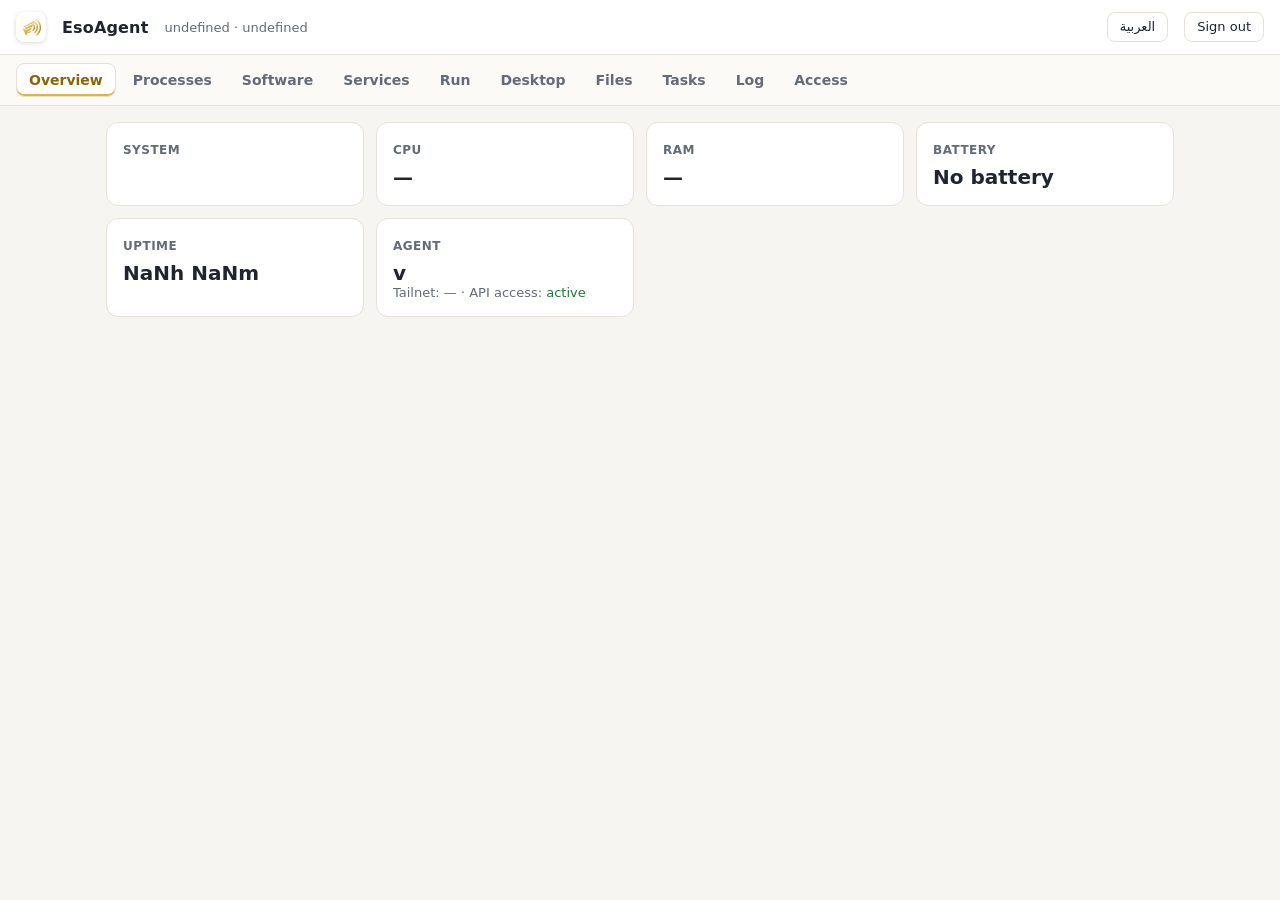
==== commit 8f5c1bf6: "UI overhaul Phase 4: updates, tasks, tunnels and recordings get screens" ====
--- a/src/EsoAgent.Core/Dashboard.html
+++ b/src/EsoAgent.Core/Dashboard.html
@@ -224,6 +224,7 @@
   <button data-tab="run" data-i18n="run">Run</button>
   <button data-tab="desktop" data-i18n="desktop">Desktop</button>
   <button data-tab="files" data-i18n="files">Files</button>
+  <button data-tab="tasks" data-i18n="tasks">Tasks</button>
   <button data-tab="log" data-i18n="log">Log</button>
   <button data-tab="access" data-i18n="access">Access</button>
 </nav>
@@ -300,8 +301,28 @@
     <div class="mut" id="fileMsg"></div>
     <div class="tablewrap"><table><thead><tr><th>Name</th><th>Size</th><th></th></tr></thead><tbody id="fileBody"></tbody></table></div>
     <h3 style="margin-top:var(--sp-5)">Session recordings (.esorec)</h3>
-    <div class="row"><button class="act" id="recRefresh">Refresh recordings</button><span class="mut">Frames recorded on THIS device when a session opts in. JSON-lines format — see USER-GUIDE.</span></div>
+    <div class="row"><button class="act" id="recRefresh">Refresh recordings</button><span class="mut">Frames recorded on THIS device when a session opts in. Playback happens in your browser.</span></div>
+    <div id="recPlayer" style="display:none;margin-bottom:var(--sp-3)">
+      <canvas id="recCanvas" class="screen" width="960" height="540"></canvas>
+      <div class="row" style="margin-top:var(--sp-2)">
+        <button class="act primary" id="recPlayBtn">Pause</button>
+        <input type="range" id="recSeek" min="0" max="0" value="0" style="flex:1">
+        <span class="mut" id="recTime">0:00 / 0:00</span>
+        <button class="act" id="recClose">Close player</button>
+      </div>
+    </div>
     <div class="tablewrap"><table><thead><tr><th>File</th><th>Started</th><th>Size</th><th>Codec</th><th></th></tr></thead><tbody id="recBody"></tbody></table></div>
+  </section>
+
+  <section id="tab-tasks">
+    <div class="row">
+      <button class="act primary" id="taskNew">New task…</button>
+      <button class="act" id="taskRefresh">Refresh</button>
+      <span class="mut">This device's own scheduled tasks — they run on this device, on its clock, whether or not anyone is connected.</span>
+    </div>
+    <div class="mut" id="taskMsg"></div>
+    <div class="tablewrap"><table><thead><tr><th>Name</th><th>Schedule</th><th>Command</th><th>Last run</th><th>Result</th><th>On</th><th></th></tr></thead><tbody id="taskBody"></tbody></table></div>
+    <div class="empty" id="taskEmpty" style="display:none">No scheduled tasks on this device.</div>
   </section>
 
   <section id="tab-log">
@@ -527,7 +548,7 @@
   document.querySelectorAll('main section').forEach(x => x.classList.remove('active'));
   b.classList.add('active');
   $('tab-' + b.dataset.tab).classList.add('active');
-  ({overview: loadOverview, processes: loadProcesses, software: loadSoftware, services: loadServices, files: () => { loadFiles($('filePath').value); loadRecordings(); }, log: loadLog, access: loadAccess}[b.dataset.tab] || (()=>{}))();
+  ({overview: loadOverview, processes: loadProcesses, software: loadSoftware, services: loadServices, files: () => { loadFiles($('filePath').value); loadRecordings(); }, tasks: loadTasks, log: loadLog, access: loadAccess}[b.dataset.tab] || (()=>{}))();
 });
 
 async function loadOverview() {
@@ -695,7 +716,8 @@
     <td><code>${esc(r.name)}</code></td>
     <td class="num">${fmtTime(r.startedAt)}</td>
     <td class="num">${fmtBytes(r.sizeBytes)}</td><td>${esc(r.codec)} ${r.width}×${r.height}</td>
-    <td><a class="act" href="/panel/api/recordings/${encodeURIComponent(r.name)}">Download</a>
+    <td><button class="act primary" onclick="playRecording('${esc(r.name)}')">Play</button>
+        <a class="act" href="/panel/api/recordings/${encodeURIComponent(r.name)}">Download</a>
         <button class="act danger" onclick="delRecording('${esc(r.name)}')">Delete</button></td></tr>`).join('');
 }
 window.delRecording = async name => {
@@ -704,6 +726,174 @@
   loadRecordings();
 };
 $('recRefresh').onclick = loadRecordings;
+
+// .esorec player (same wire format as the fleet panel's): JSONL frames
+// {atMs, codec, full, data}; rawdiff composites onto an offscreen canvas.
+const recC = $('recCanvas'), recCx = recC.getContext('2d');
+let recF = [], recI = -1, recR = -1, recPlaying = false, recT = null, recOff2 = null, recOff2Ctx = null, recWall = 0;
+function recFmt(ms) { const s = Math.floor(ms / 1000); return Math.floor(s / 60) + ':' + String(s % 60).padStart(2, '0'); }
+async function recRaw(b64) {
+  const bytes = Uint8Array.from(atob(b64), c => c.charCodeAt(0));
+  const dv = new DataView(bytes.buffer);
+  const w = dv.getUint16(3, true), h = dv.getUint16(5, true), tile = dv.getUint16(7, true), count = dv.getUint32(9, true);
+  if (!recOff2 || recOff2.width !== w || recOff2.height !== h) { recOff2 = document.createElement('canvas'); recOff2.width = w; recOff2.height = h; recOff2Ctx = recOff2.getContext('2d'); }
+  const inflated = await new Response(new Blob([bytes.slice(13)]).stream().pipeThrough(new DecompressionStream('deflate'))).arrayBuffer();
+  const data = new Uint8Array(inflated);
+  const cols = Math.ceil(w / tile);
+  let pos = 0;
+  for (let t = 0; t < count; t++) {
+    const idx = new DataView(data.buffer, data.byteOffset + pos, 4).getUint32(0, true); pos += 4;
+    const tx = (idx % cols) * tile, ty = Math.floor(idx / cols) * tile;
+    const tw = Math.min(tile, w - tx), th = Math.min(tile, h - ty);
+    const img = recOff2Ctx.createImageData(tw, th);
+    for (let y = 0; y < th; y++) for (let x = 0; x < tw; x++) {
+      const s2 = pos + (y * tw + x) * 4, d2 = (y * tw + x) * 4;
+      img.data[d2] = data[s2 + 2]; img.data[d2 + 1] = data[s2 + 1]; img.data[d2 + 2] = data[s2]; img.data[d2 + 3] = 255;
+    }
+    pos += tw * th * 4;
+    recOff2Ctx.putImageData(img, tx, ty);
+  }
+  if (recC.width !== w) { recC.width = w; recC.height = h; }
+  recCx.drawImage(recOff2, 0, 0);
+}
+async function recRender(i) {
+  if (i < 0 || i >= recF.length) return;
+  let from;
+  if (recR < i && recF[i].codec !== 'rawdiff') from = i;
+  else if (recR < i && recR >= 0 && i - recR <= 90) from = recR + 1;
+  else { from = i; while (from > 0 && !recF[from].full) from--; recR = from - 1; }
+  for (let k = from; k <= i; k++) {
+    const f = recF[k];
+    if (f.codec === 'jpeg') {
+      const bin = Uint8Array.from(atob(f.data), c => c.charCodeAt(0));
+      const bmp = await createImageBitmap(new Blob([bin], {type: 'image/jpeg'}));
+      if (recC.width !== bmp.width) { recC.width = bmp.width; recC.height = bmp.height; }
+      recCx.drawImage(bmp, 0, 0); bmp.close();
+    } else await recRaw(f.data);
+    recR = k;
+  }
+  recI = i;
+  $('recSeek').value = i;
+  $('recTime').textContent = recFmt(recF[i].atMs) + ' / ' + recFmt(recF[recF.length - 1].atMs);
+}
+function recTick() {
+  if (!recPlaying) return;
+  const elapsed = recF[0].atMs + (performance.now() - recWall);
+  let next = recI;
+  while (next + 1 < recF.length && recF[next + 1].atMs <= elapsed) next++;
+  if (next !== recI) recRender(next);
+  if (recI >= recF.length - 1) { recPlaying = false; $('recPlayBtn').textContent = 'Play'; return; }
+  recT = setTimeout(recTick, 40);
+}
+window.playRecording = async name => {
+  const text = await (await fetch('/panel/api/recordings/' + encodeURIComponent(name))).text();
+  const lines = text.split('\n').filter(l => l.trim());
+  recF = lines.slice(1).map(l => { try { return JSON.parse(l); } catch { return null; } }).filter(Boolean);
+  if (!recF.length) { esoToast('That recording has no playable frames.', 'bad'); return; }
+  $('recPlayer').style.display = 'block';
+  $('recSeek').max = recF.length - 1;
+  recR = -1;
+  await recRender(0);
+  recPlaying = true;
+  $('recPlayBtn').textContent = 'Pause';
+  recWall = performance.now();
+  recTick();
+};
+$('recPlayBtn').onclick = () => {
+  if (!recF.length) return;
+  recPlaying = !recPlaying;
+  $('recPlayBtn').textContent = recPlaying ? 'Pause' : 'Play';
+  if (recPlaying) {
+    if (recI >= recF.length - 1) { recR = -1; recRender(0); }
+    recWall = performance.now() - (recF[recI].atMs - recF[0].atMs);
+    recTick();
+  } else clearTimeout(recT);
+};
+$('recSeek').oninput = async () => { recPlaying = false; clearTimeout(recT); $('recPlayBtn').textContent = 'Play'; await recRender(parseInt($('recSeek').value, 10)); };
+$('recClose').onclick = () => { recPlaying = false; clearTimeout(recT); recF = []; $('recPlayer').style.display = 'none'; };
+
+// ----- scheduled tasks (owner path; same editor shape as the fleet panel) -----
+let taskConfigs = [];
+async function loadTasks() {
+  const r = await api('/panel/api/schedules');
+  if (!r || r.error) { $('taskMsg').textContent = 'Tasks failed to load: ' + ((r && r.error) || 'no reply'); return; }
+  $('taskMsg').textContent = '';
+  taskConfigs = r.configs || [];
+  const states = {};
+  (r.states || []).forEach(s => states[s.name] = s);
+  $('taskEmpty').style.display = taskConfigs.length ? 'none' : 'block';
+  $('taskBody').innerHTML = taskConfigs.map(c => {
+    const s = states[c.name] || {};
+    const result = s.lastError ? '<span class="badge bad"><span class="dot"></span>' + esc(s.lastError) + '</span>'
+      : s.lastExitCode != null ? (s.lastExitCode === 0 ? '<span class="badge on"><span class="dot"></span>exit 0</span>' : '<span class="badge bad"><span class="dot"></span>exit ' + s.lastExitCode + '</span>') : '—';
+    return `<tr><td><b>${esc(c.name)}</b></td>
+      <td>${esc(s.description || (c.intervalMinutes ? 'every ' + c.intervalMinutes + ' min' : c.dailyAt ? 'daily at ' + c.dailyAt : '—'))}</td>
+      <td><code>${esc(c.shell ? '[' + c.shell + '] ' : '')}${esc(c.command)}</code></td>
+      <td class="num">${s.lastRunAt ? fmtTime(s.lastRunAt) : 'never'}</td>
+      <td>${result}</td>
+      <td>${c.enabled ? '<span class="badge on"><span class="dot"></span>on</span>' : '<span class="badge off">off</span>'}</td>
+      <td><button class="act" onclick="taskRun('${esc(c.name)}')">Run now</button>
+          <button class="act" onclick="taskEdit('${esc(c.name)}')">Edit</button>
+          <button class="act danger" onclick="taskDelete('${esc(c.name)}')">Delete</button></td></tr>`;
+  }).join('');
+}
+async function taskSave(list, okMsg) {
+  const r = await api('/panel/api/schedules', {method: 'POST', json: {schedules: list}});
+  if (r.error) { esoToast('Save failed: ' + r.error, 'bad'); return; }
+  esoToast(okMsg, 'ok');
+  loadTasks();
+}
+async function taskForm(existing) {
+  const isNew = !existing;
+  const c = existing || {name: '', enabled: true, shell: null, command: '', intervalMinutes: 60, dailyAt: null, timeoutMs: 600000};
+  const r = await esoDialog({
+    title: isNew ? 'New scheduled task' : 'Edit task — ' + c.name,
+    fields: [
+      ...(isNew ? [{id: 'name', label: 'Name', value: ''}] : []),
+      {id: 'shell', label: 'Run with', type: 'select', value: c.shell || '', options: [
+        {value: '', label: 'Program directly (command is the executable)'},
+        {value: 'powershell', label: 'PowerShell'}, {value: 'pwsh', label: 'pwsh'}, {value: 'cmd', label: 'cmd.exe'},
+        {value: 'bash', label: 'bash'}, {value: 'sh', label: 'sh'}]},
+      {id: 'command', label: 'Command', type: 'textarea', value: c.command || ''},
+      {id: 'kind', label: 'Schedule', type: 'select', value: c.dailyAt ? 'daily' : 'interval', options: [
+        {value: 'interval', label: 'Every N minutes'}, {value: 'daily', label: 'Daily at a time'}]},
+      {id: 'interval', label: 'Interval (minutes)', type: 'number', value: c.intervalMinutes ?? 60},
+      {id: 'daily', label: 'Daily at (HH:mm, device local time)', value: c.dailyAt || '07:30'},
+      {id: 'enabled', type: 'checks', options: [{value: 'on', label: 'Enabled', checked: c.enabled !== false}]},
+    ],
+    validate: v => {
+      if (isNew && !v.name.trim()) return 'A name is required.';
+      if (!v.command.trim()) return 'A command is required.';
+      if (v.kind === 'interval' && !(parseInt(v.interval, 10) >= 1 && parseInt(v.interval, 10) <= 10080)) return 'Interval must be 1–10080 minutes.';
+      if (v.kind === 'daily' && !/^([01]\d|2[0-3]):[0-5]\d$/.test(v.daily.trim())) return 'Daily time must be HH:mm.';
+      return '';
+    },
+    actions: [{id: 'no', label: 'Cancel'}, {id: 'yes', label: isNew ? 'Create task' : 'Save task', kind: 'primary'}],
+  });
+  if (!r || r.action !== 'yes') return;
+  const v = r.values;
+  const built = Object.assign({}, c, {
+    name: isNew ? v.name.trim() : c.name,
+    enabled: (v.enabled || []).includes('on'),
+    shell: v.shell || null,
+    command: v.command.trim(),
+    intervalMinutes: v.kind === 'interval' ? parseInt(v.interval, 10) : null,
+    dailyAt: v.kind === 'daily' ? v.daily.trim() : null,
+  });
+  taskSave(isNew ? [...taskConfigs, built] : taskConfigs.map(x => x.name === c.name ? built : x), isNew ? 'Task created ✓' : 'Task saved ✓');
+}
+window.taskEdit = name => taskForm(taskConfigs.find(x => x.name === name));
+window.taskDelete = async name => {
+  if (!await esoConfirm('Delete task', 'Delete the scheduled task "' + name + '"? It stops running from the next tick.', 'Delete', true)) return;
+  taskSave(taskConfigs.filter(x => x.name !== name), 'Task deleted ✓');
+};
+window.taskRun = async name => {
+  const r = await api('/panel/api/schedules/run', {method: 'POST', json: {name}});
+  esoToast(r.error ? 'Run failed: ' + r.error : 'Task "' + name + '" started ✓', r.error ? 'bad' : 'ok');
+  setTimeout(loadTasks, 2000);
+};
+$('taskNew').onclick = () => taskForm(null);
+$('taskRefresh').onclick = loadTasks;
 $('accPause').onclick = async () => { await api('/panel/api/access/pause', {method: 'POST'}); loadAccess(); loadOverview(); };
 $('accResume').onclick = async () => { await api('/panel/api/access/resume', {method: 'POST'}); loadAccess(); loadOverview(); };
 $('accChangePw').onclick = async () => {
@@ -719,8 +909,8 @@
 
 // ----- i18n (EN/AR, RTL for Arabic) -----
 const I18N = {
-  en: { signOut: 'Sign out', overview: 'Overview', processes: 'Processes', software: 'Software', services: 'Services', run: 'Run', desktop: 'Desktop', files: 'Files', log: 'Log', access: 'Access' },
-  ar: { signOut: 'تسجيل الخروج', overview: 'نظرة عامة', processes: 'العمليات', software: 'البرامج', services: 'الخدمات', run: 'تشغيل', desktop: 'سطح المكتب', files: 'الملفات', log: 'السجل', access: 'الوصول' },
+  en: { signOut: 'Sign out', overview: 'Overview', processes: 'Processes', software: 'Software', services: 'Services', run: 'Run', desktop: 'Desktop', files: 'Files', log: 'Log', access: 'Access', tasks: 'Tasks' },
+  ar: { signOut: 'تسجيل الخروج', overview: 'نظرة عامة', processes: 'العمليات', software: 'البرامج', services: 'الخدمات', run: 'تشغيل', desktop: 'سطح المكتب', files: 'الملفات', log: 'السجل', access: 'الوصول', tasks: 'المهام' },
 };
 let lang = localStorage.getItem('eso-lang') || 'en';
 function applyLang() {
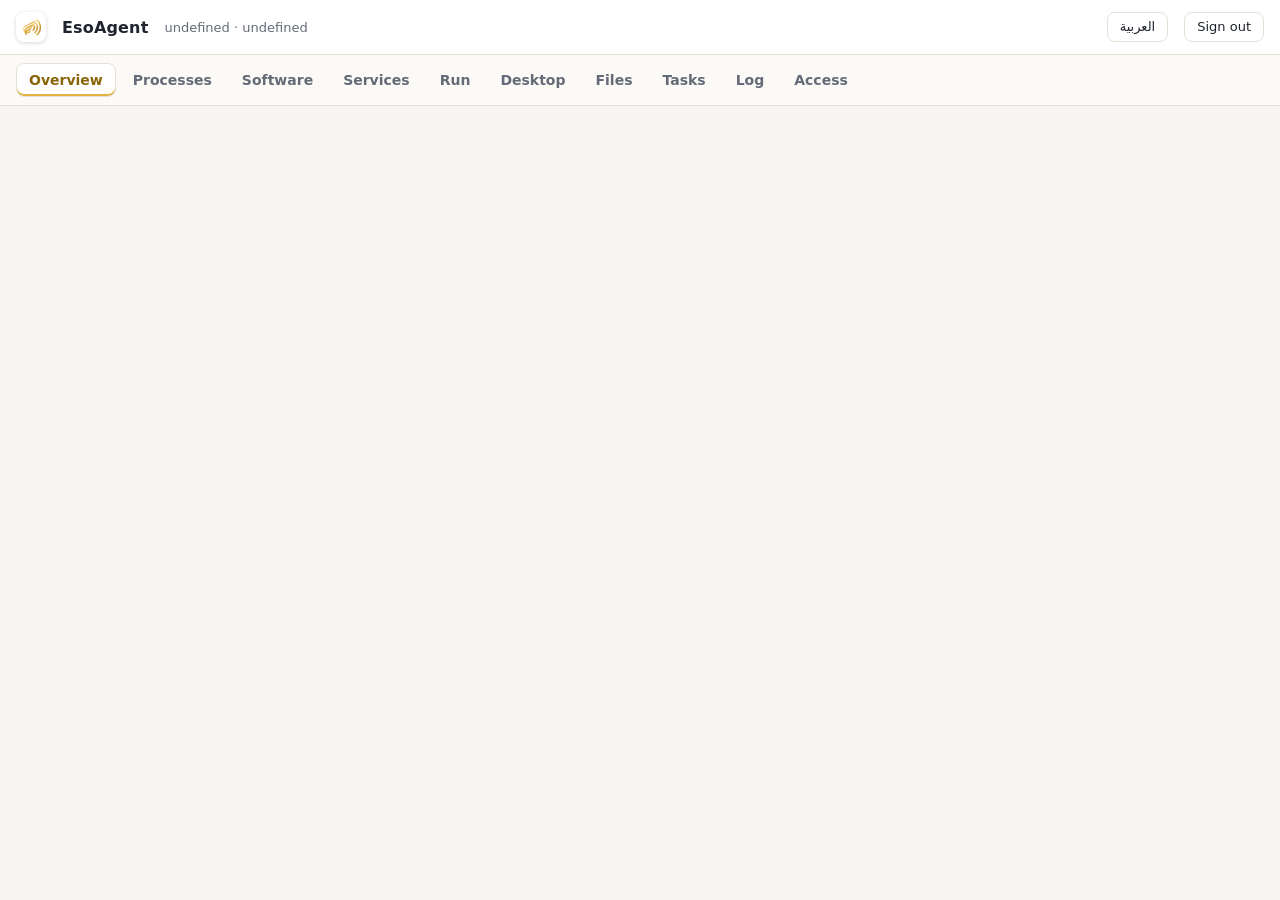
==== commit c22052d0: "UI overhaul Phase 6: full Arabic coverage, keyboard pass, flow verification" ====
--- a/src/EsoAgent.Core/Dashboard.html
+++ b/src/EsoAgent.Core/Dashboard.html
@@ -211,7 +211,7 @@
 </head>
 <body>
 <header>
-  <span class="brandmark"><svg width="30" height="30" aria-hidden="true" xmlns="http://www.w3.org/2000/svg" viewBox="0 0 100 100">      <defs><linearGradient id="gold" x1="0" y1="0" x2="1" y2="1"><stop offset="0" stop-color="#F7DC8F"/><stop offset="0.45" stop-color="#E9BE57"/><stop offset="0.75" stop-color="#C9962E"/><stop offset="1" stop-color="#9A7418"/></linearGradient></defs>   <g fill="url(#gold)">   <polygon points="20,52 68,26 58,36 29,50"/>   <polygon points="28,54 64,36 54,48 34,57"/>   <polygon points="35,59 54,49 48,60 37,66"/>   <polygon points="36,67 51,62 46,69 36,72"/>   <polygon points="21,54 38,60 34,79"/>   </g>   <g stroke="url(#gold)">   <path d="M 56.4,41.0 A 13,13 0 0 1 56.4,61.0" fill="none" stroke-width="5.0" stroke-linecap="round"/>   <path d="M 62.8,33.4 A 23,23 0 0 1 62.8,68.6" fill="none" stroke-width="5.0" stroke-linecap="round"/>   <path d="M 69.2,25.7 A 33,33 0 0 1 69.2,76.3" fill="none" stroke-width="5.0" stroke-linecap="round"/>   </g> </svg></span><h1>EsoAgent</h1>
+  <span class="brandmark"><svg width="30" height="30" aria-hidden="true" xmlns="http://www.w3.org/2000/svg" viewBox="0 0 100 100">      <defs><linearGradient id="gold" x1="0" y1="0" x2="1" y2="1"><stop offset="0" stop-color="#F7DC8F"/><stop offset="0.45" stop-color="#E9BE57"/><stop offset="0.75" stop-color="#C9962E"/><stop offset="1" stop-color="#9A7418"/></linearGradient></defs>   <g fill="url(#gold)">   <polygon points="20,52 68,26 58,36 29,50"/>   <polygon points="28,54 64,36 54,48 34,57"/>   <polygon points="35,59 54,49 48,60 37,66"/>   <polygon points="36,67 51,62 46,69 36,72"/>   <polygon points="21,54 38,60 34,79"/>   </g>   <g stroke="url(#gold)">   <path d="M 56.4,41.0 A 13,13 0 0 1 56.4,61.0" fill="none" stroke-width="5.0" stroke-linecap="round"/>   <path d="M 62.8,33.4 A 23,23 0 0 1 62.8,68.6" fill="none" stroke-width="5.0" stroke-linecap="round"/>   <path d="M 69.2,25.7 A 33,33 0 0 1 69.2,76.3" fill="none" stroke-width="5.0" stroke-linecap="round"/>   </g> </svg></span><h1 data-i18n="brandName">EsoAgent</h1>
   <span class="state" id="hdrState">…</span>
   <button class="act" id="langToggle" style="margin-left:auto">العربية</button>
   <form method="post" action="/panel/logout" style="margin-left:0"><button class="act" type="submit" data-i18n="signOut">Sign out</button></form>
@@ -232,104 +232,104 @@
   <section id="tab-overview" class="active"><div class="cards" id="ovCards"></div></section>
 
   <section id="tab-processes">
-    <div class="row"><button class="act" id="procRefresh">Refresh</button><span class="mut" id="procCount"></span></div>
-    <div class="tablewrap"><table><thead><tr><th>PID</th><th>Name</th><th>Parent</th><th>Session</th><th>Memory</th><th></th></tr></thead><tbody id="procBody"></tbody></table></div>
+    <div class="row"><button class="act" id="procRefresh" data-i18n="refresh">Refresh</button><span class="mut" id="procCount"></span></div>
+    <div class="tablewrap"><table><thead><tr><th data-i18n="pid">PID</th><th data-i18n="name">Name</th><th data-i18n="parent">Parent</th><th data-i18n="sessionH">Session</th><th data-i18n="memory">Memory</th><th></th></tr></thead><tbody id="procBody"></tbody></table></div>
   </section>
 
   <section id="tab-software">
     <div class="row">
-      <select id="swKind"><option value="manager">Package id / name</option><option value="file">Installer file on this machine</option></select>
+      <select id="swKind"><option value="manager" data-i18n="packageIdName">Package id / name</option><option value="file" data-i18n="installerFile">Installer file on this machine</option></select>
       <input id="swId" placeholder="e.g. Microsoft.PowerToys or git" style="flex:1;min-width:200px">
-      <button class="act primary" id="swInstall">Install</button>
-      <button class="act" id="swUpgradeAll">Upgrade all</button>
-      <button class="act" id="swRefresh">Refresh</button>
+      <button class="act primary" id="swInstall" data-i18n="install">Install</button>
+      <button class="act" id="swUpgradeAll" data-i18n="upgradeAll">Upgrade all</button>
+      <button class="act" id="swRefresh" data-i18n="refresh">Refresh</button>
     </div>
     <div class="outbox" id="swOut" style="display:none;margin-bottom:var(--sp-3)"></div>
-    <div class="tablewrap"><table><thead><tr><th>Name</th><th>Version</th><th>Publisher</th><th>Id</th><th></th></tr></thead><tbody id="swBody"></tbody></table></div>
+    <div class="tablewrap"><table><thead><tr><th data-i18n="name">Name</th><th data-i18n="version">Version</th><th data-i18n="publisher">Publisher</th><th>Id</th><th></th></tr></thead><tbody id="swBody"></tbody></table></div>
   </section>
 
   <section id="tab-services">
-    <div class="row"><button class="act" id="svcRefresh">Refresh</button></div>
-    <div class="tablewrap"><table><thead><tr><th>Name</th><th>Display name</th><th>Status</th><th>Startup</th><th></th></tr></thead><tbody id="svcBody"></tbody></table></div>
+    <div class="row"><button class="act" id="svcRefresh" data-i18n="refresh">Refresh</button></div>
+    <div class="tablewrap"><table><thead><tr><th data-i18n="name">Name</th><th data-i18n="displayName">Display name</th><th data-i18n="statusH">Status</th><th data-i18n="startup">Startup</th><th></th></tr></thead><tbody id="svcBody"></tbody></table></div>
   </section>
 
   <section id="tab-run">
     <div class="row">
       <select id="runShell">
-        <option value="default">Default shell</option>
+        <option value="default" data-i18n="defaultShell">Default shell</option>
         <option value="powershell">PowerShell</option>
-        <option value="pwsh">PowerShell Core (pwsh)</option>
-        <option value="cmd">cmd.exe</option>
+        <option value="pwsh" data-i18n="pwsh">PowerShell Core (pwsh)</option>
+        <option value="cmd" data-i18n="cmdExe">cmd.exe</option>
         <option value="bash">bash</option>
         <option value="sh">sh</option>
       </select>
-      <button class="act primary" id="runBtn">Run</button>
-      <span class="mut">Runs with the agent service's full privileges — your machine, your shell.</span>
+      <button class="act primary" id="runBtn" data-i18n="run">Run</button>
+      <span class="mut" data-i18n="runPrivHint">Runs with the agent service's full privileges — your machine, your shell.</span>
     </div>
-    <textarea id="runScript" placeholder="Type a command or script…"></textarea>
+    <textarea id="runScript" placeholder="Type a command or script…" data-i18n-ph="typeCommandPh"></textarea>
     <div class="outbox" id="runOut" style="display:none;margin-top:var(--sp-3)"></div>
   </section>
 
   <section id="tab-desktop">
     <div class="row">
-      <select id="dtMode"><option value="View">View only</option><option value="Control" selected>Control</option></select>
-      <select id="dtQuality"><option value="40">Quality: low</option><option value="60" selected>Quality: balanced</option><option value="85">Quality: high</option></select>
+      <select id="dtMode"><option value="View" data-i18n="viewOnly">View only</option><option value="Control" selected data-i18n="control">Control</option></select>
+      <select id="dtQuality"><option value="40" data-i18n="qualityLow">Quality: low</option><option value="60" selected data-i18n="qualityBalanced">Quality: balanced</option><option value="85" data-i18n="qualityHigh">Quality: high</option></select>
       <select id="dtMonitor"></select>
       <label class="chk"><input type="checkbox" id="dtRecord"> Record session</label>
-      <button class="act primary" id="dtStart">Start session</button>
-      <button class="act danger" id="dtStop" disabled>Stop</button>
-      <button class="act" id="dtCad" disabled>Ctrl+Alt+Del</button>
-      <button class="act" id="dtPrivacy" disabled>Privacy: off</button>
-      <span class="mut" id="dtState">No session. The person at the machine sees an on-screen indicator while a session is live.</span>
+      <button class="act primary" id="dtStart" data-i18n="startSession">Start session</button>
+      <button class="act danger" id="dtStop" disabled data-i18n="stop">Stop</button>
+      <button class="act" id="dtCad" disabled data-i18n="ctrlAltDel">Ctrl+Alt+Del</button>
+      <button class="act" id="dtPrivacy" disabled data-i18n="privacyOff">Privacy: off</button>
+      <span class="mut" id="dtState" data-i18n="noSessionHint2">No session. The person at the machine sees an on-screen indicator while a session is live.</span>
     </div>
-    <div class="mut" style="margin-bottom:var(--sp-2)">Click the screen to give it keyboard focus in Control mode. SAS (Ctrl+Alt+Del) on Windows may be blocked by OS policy — see README.</div>
+    <div class="mut" style="margin-bottom:var(--sp-2)" data-i18n="desktopFocusHint2">Click the screen to give it keyboard focus in Control mode. SAS (Ctrl+Alt+Del) on Windows may be blocked by OS policy — see README.</div>
     <canvas id="dtCanvas" class="screen" width="960" height="540" tabindex="0"></canvas>
     <div class="row" style="margin-top:var(--sp-2)">
-      <input id="dtChatIn" placeholder="Message the person at this machine…" style="flex:1;min-width:200px">
-      <button class="act" id="dtChatSend" disabled>Send chat</button>
+      <input id="dtChatIn" placeholder="Message the person at this machine…" data-i18n-ph="chatPhDash" style="flex:1;min-width:200px">
+      <button class="act" id="dtChatSend" disabled data-i18n="sendChat">Send chat</button>
     </div>
     <div class="chatlog" id="dtChatLog" style="display:none"></div>
   </section>
 
   <section id="tab-files">
     <div class="row">
-      <input id="filePath" style="flex:1;min-width:220px" placeholder="Directory path">
-      <button class="act" id="fileGo">Open</button>
-      <button class="act" id="fileUp">↑ Parent</button>
-      <label class="act" style="cursor:pointer">Upload here <input type="file" id="fileUpload" style="display:none"></label>
+      <input id="filePath" style="flex:1;min-width:220px" placeholder="Directory path" data-i18n-ph="dirPathPh">
+      <button class="act" id="fileGo" data-i18n="open">Open</button>
+      <button class="act" id="fileUp" data-i18n="parentDir">↑ Parent</button>
+      <label class="act" style="cursor:pointer"><span data-i18n="uploadHere">Upload here</span> <input type="file" id="fileUpload" style="display:none"></label>
     </div>
     <div class="mut" id="fileMsg"></div>
-    <div class="tablewrap"><table><thead><tr><th>Name</th><th>Size</th><th></th></tr></thead><tbody id="fileBody"></tbody></table></div>
-    <h3 style="margin-top:var(--sp-5)">Session recordings (.esorec)</h3>
-    <div class="row"><button class="act" id="recRefresh">Refresh recordings</button><span class="mut">Frames recorded on THIS device when a session opts in. Playback happens in your browser.</span></div>
+    <div class="tablewrap"><table><thead><tr><th data-i18n="name">Name</th><th data-i18n="size">Size</th><th></th></tr></thead><tbody id="fileBody"></tbody></table></div>
+    <h3 style="margin-top:var(--sp-5)" data-i18n="recordingsH">Session recordings (.esorec)</h3>
+    <div class="row"><button class="act" id="recRefresh" data-i18n="refreshRecordings">Refresh recordings</button><span class="mut" data-i18n="dashboardRecHint2">Frames recorded on THIS device when a session opts in. Playback happens in your browser.</span></div>
     <div id="recPlayer" style="display:none;margin-bottom:var(--sp-3)">
       <canvas id="recCanvas" class="screen" width="960" height="540"></canvas>
       <div class="row" style="margin-top:var(--sp-2)">
-        <button class="act primary" id="recPlayBtn">Pause</button>
+        <button class="act primary" id="recPlayBtn" data-i18n="pause">Pause</button>
         <input type="range" id="recSeek" min="0" max="0" value="0" style="flex:1">
         <span class="mut" id="recTime">0:00 / 0:00</span>
-        <button class="act" id="recClose">Close player</button>
+        <button class="act" id="recClose" data-i18n="closePlayer">Close player</button>
       </div>
     </div>
-    <div class="tablewrap"><table><thead><tr><th>File</th><th>Started</th><th>Size</th><th>Codec</th><th></th></tr></thead><tbody id="recBody"></tbody></table></div>
+    <div class="tablewrap"><table><thead><tr><th data-i18n="fileH">File</th><th data-i18n="started">Started</th><th data-i18n="size">Size</th><th data-i18n="codecH">Codec</th><th></th></tr></thead><tbody id="recBody"></tbody></table></div>
   </section>
 
   <section id="tab-tasks">
     <div class="row">
-      <button class="act primary" id="taskNew">New task…</button>
-      <button class="act" id="taskRefresh">Refresh</button>
-      <span class="mut">This device's own scheduled tasks — they run on this device, on its clock, whether or not anyone is connected.</span>
+      <button class="act primary" id="taskNew" data-i18n="newTaskBtn">New task…</button>
+      <button class="act" id="taskRefresh" data-i18n="refresh">Refresh</button>
+      <span class="mut" data-i18n="tasksHintDash">This device's own scheduled tasks — they run on this device, on its clock, whether or not anyone is connected.</span>
     </div>
     <div class="mut" id="taskMsg"></div>
-    <div class="tablewrap"><table><thead><tr><th>Name</th><th>Schedule</th><th>Command</th><th>Last run</th><th>Result</th><th>On</th><th></th></tr></thead><tbody id="taskBody"></tbody></table></div>
-    <div class="empty" id="taskEmpty" style="display:none">No scheduled tasks on this device.</div>
+    <div class="tablewrap"><table><thead><tr><th data-i18n="name">Name</th><th data-i18n="scheduleH">Schedule</th><th data-i18n="commandH">Command</th><th data-i18n="lastRunH">Last run</th><th data-i18n="result">Result</th><th>On</th><th></th></tr></thead><tbody id="taskBody"></tbody></table></div>
+    <div class="empty" id="taskEmpty" style="display:none" data-i18n="noTasksDevice">No scheduled tasks on this device.</div>
   </section>
 
   <section id="tab-log">
     <div class="row">
-      <input id="logFilter" placeholder="Filter (substring)" style="flex:1;min-width:180px">
+      <input id="logFilter" placeholder="Filter (substring)" data-i18n-ph="filterPh" style="flex:1;min-width:180px">
       <select id="logLines"><option>100</option><option selected>200</option><option>500</option><option>1000</option></select>
-      <button class="act" id="logRefresh">Refresh</button>
+      <button class="act" id="logRefresh" data-i18n="refresh">Refresh</button>
     </div>
     <div class="logview" id="logOut"></div>
   </section>
@@ -337,39 +337,39 @@
   <section id="tab-access">
     <div id="accessBanner"></div>
     <div class="cards">
-      <div class="card"><h3>API access (the assistant)</h3><div class="big" id="accState">…</div>
-        <p class="small">Pause cuts the assistant's API access instantly. You keep full control here — the panel is never paused.</p>
-        <div class="row"><button class="act danger" id="accPause">Pause API access</button><button class="act" id="accResume">Resume</button></div></div>
-      <div class="card"><h3>API token</h3>
-        <p class="small">Rotating issues a new token and kills the old one instantly. The new token is shown once — copy it and hand it to the assistant through a secure channel.</p>
-        <button class="act danger" id="accRotate">Rotate token</button>
+      <div class="card"><h3 data-i18n="apiAccessH">API access (the assistant)</h3><div class="big" id="accState">…</div>
+        <p class="small" data-i18n="apiAccessHint2">Pause cuts the assistant's API access instantly. You keep full control here — the panel is never paused.</p>
+        <div class="row"><button class="act danger" id="accPause" data-i18n="pauseApi">Pause API access</button><button class="act" id="accResume" data-i18n="resume">Resume</button></div></div>
+      <div class="card"><h3 data-i18n="apiTokenH">API token</h3>
+        <p class="small" data-i18n="apiTokenHint2">Rotating issues a new token and kills the old one instantly. The new token is shown once — copy it and hand it to the assistant through a secure channel.</p>
+        <button class="act danger" id="accRotate" data-i18n="rotateToken">Rotate token</button>
         <p><code id="accNewToken"></code></p></div>
-      <div class="card"><h3>Certificate fingerprint (SHA-256)</h3><p><code id="accFp">…</code></p>
-        <p class="small">The client pins this fingerprint. If it ever changes unexpectedly, treat it as a red flag.</p></div>
-      <div class="card"><h3>Two-factor auth (TOTP)</h3><div class="big" id="accTotpState">…</div>
-        <p class="small">Owner-only. When enabled, signing in here needs a 6-digit authenticator code as a second step.</p>
-        <div class="row"><button class="act" id="accTotpBegin">Set up 2FA</button></div>
+      <div class="card"><h3 data-i18n="certFpDashH">Certificate fingerprint (SHA-256)</h3><p><code id="accFp">…</code></p>
+        <p class="small" data-i18n="certFpDashHint2">The client pins this fingerprint. If it ever changes unexpectedly, treat it as a red flag.</p></div>
+      <div class="card"><h3 data-i18n="totpH">Two-factor auth (TOTP)</h3><div class="big" id="accTotpState">…</div>
+        <p class="small" data-i18n="totpHintDash2">Owner-only. When enabled, signing in here needs a 6-digit authenticator code as a second step.</p>
+        <div class="row"><button class="act" id="accTotpBegin" data-i18n="setup2fa">Set up 2FA</button></div>
         <div id="accTotpBox" style="display:none">
-          <p class="small">Add this secret to your authenticator app, then confirm with the current code:</p>
+          <p class="small" data-i18n="totpAddDash2">Add this secret to your authenticator app, then confirm with the current code:</p>
           <p><code id="accTotpSecret"></code></p>
-          <div class="row"><input id="accTotpCode" placeholder="6-digit code" style="width:9rem"><button class="act primary" id="accTotpConfirm">Confirm</button></div>
+          <div class="row"><input id="accTotpCode" placeholder="6-digit code" data-i18n-ph="totpCodePh" style="width:9rem"><button class="act primary" id="accTotpConfirm" data-i18n="confirm">Confirm</button></div>
         </div>
-        <div class="row"><input type="password" id="accTotpPw" placeholder="Password (to disable)"><button class="act danger" id="accTotpDisable">Disable 2FA</button></div>
+        <div class="row"><input type="password" id="accTotpPw" placeholder="Password (to disable)" data-i18n-ph="totpPwPh"><button class="act danger" id="accTotpDisable" data-i18n="disable2fa">Disable 2FA</button></div>
         <p class="small" id="accTotpMsg"></p></div>
-      <div class="card"><h3>Device policy</h3>
-        <p class="small">Per-capability switches the agent enforces for everyone (operator included). The owner panel itself is never gated. Consent asks the person at this machine before a desktop session starts.</p>
+      <div class="card"><h3 data-i18n="devicePolicyH">Device policy</h3>
+        <p class="small" data-i18n="devicePolicyHint2">Per-capability switches the agent enforces for everyone (operator included). The owner panel itself is never gated. Consent asks the person at this machine before a desktop session starts.</p>
         <label class="small" style="display:block"><input type="checkbox" id="polFiles"> File transfer</label>
         <label class="small" style="display:block"><input type="checkbox" id="polClipboard"> Clipboard sync</label>
         <label class="small" style="display:block"><input type="checkbox" id="polTunnels"> Tunnels</label>
         <label class="small" style="display:block"><input type="checkbox" id="polDesktop"> Desktop control (off = view-only)</label>
         <label class="small" style="display:block"><input type="checkbox" id="polConsentControl"> Control sessions need local consent</label>
         <label class="small" style="display:block"><input type="checkbox" id="polConsentView"> View sessions need local consent</label>
-        <div class="row" style="margin-top:var(--sp-2)"><button class="act primary" id="polSave">Save policy</button><span class="small" id="polMsg"></span></div></div>
-      <div class="card"><h3>Owner password</h3>
-        <p class="small">Owner-reserved: only you, here, can change it. The operator key can never touch it.</p>
-        <div class="row"><input type="password" id="pwCurrent" placeholder="Current password" autocomplete="current-password"></div>
-        <div class="row"><input type="password" id="pwNew" placeholder="New password (min 8 chars)" autocomplete="new-password"></div>
-        <button class="act" id="accChangePw">Change password</button>
+        <div class="row" style="margin-top:var(--sp-2)"><button class="act primary" id="polSave" data-i18n="savePolicy">Save policy</button><span class="small" id="polMsg"></span></div></div>
+      <div class="card"><h3 data-i18n="ownerPasswordH">Owner password</h3>
+        <p class="small" data-i18n="ownerPasswordHintDash2">Owner-reserved: only you, here, can change it. The operator key can never touch it.</p>
+        <div class="row"><input type="password" id="pwCurrent" placeholder="Current password" data-i18n-ph="currentPwPh" autocomplete="current-password"></div>
+        <div class="row"><input type="password" id="pwNew" placeholder="New password (min 8 chars)" data-i18n-ph="newPwPh" autocomplete="new-password"></div>
+        <button class="act" id="accChangePw" data-i18n="changePassword">Change password</button>
         <p class="small" id="pwMsg"></p></div>
     </div>
   </section>
@@ -442,7 +442,7 @@
       }
       return values;
     };
-    (spec.actions || [{id: 'ok', label: 'OK', kind: 'primary'}]).forEach(a => {
+    (spec.actions || [{id: 'ok', label: t('okWord'), kind: 'primary'}]).forEach(a => {
       const b = esoEl('button', 'act' + (a.kind === 'primary' ? ' primary' : '') + (a.kind === 'danger' ? ' danger' : ''), a.label);
       b.onclick = () => {
         const values = collect();
@@ -464,16 +464,16 @@
 /* Confirm dialog -> Promise<boolean>. danger=true styles the confirm action. */
 async function esoConfirm(title, message, confirmLabel, danger) {
   const r = await esoDialog({title, message, actions: [
-    {id: 'no', label: 'Cancel'},
-    {id: 'yes', label: confirmLabel || 'Confirm', kind: danger ? 'danger' : 'primary'},
+    {id: 'no', label: t('cancel')},
+    {id: 'yes', label: confirmLabel || t('confirm'), kind: danger ? 'danger' : 'primary'},
   ]});
   return !!r && r.action === 'yes';
 }
 /* Single-text-field dialog -> Promise<string|null> (null = cancelled). */
 async function esoTextDialog(title, label, initial, opts = {}) {
   const r = await esoDialog({title, message: opts.message, fields: [{id: 'v', label, value: initial ?? '', placeholder: opts.placeholder}],
-    validate: opts.required ? v => (v.v.trim() ? '' : (opts.requiredMsg || 'A value is required.')) : null,
-    actions: [{id: 'no', label: 'Cancel'}, {id: 'yes', label: opts.okLabel || 'Save', kind: 'primary'}]});
+    validate: opts.required ? v => (v.v.trim() ? '' : (opts.requiredMsg || t('requiredValue'))) : null,
+    actions: [{id: 'no', label: t('cancel')}, {id: 'yes', label: opts.okLabel || 'Save', kind: 'primary'}]});
   return r && r.action === 'yes' ? r.values.v : null;
 }
 /* Non-blocking result toast (replaces the blocking alert box). kind: '' | 'ok' | 'bad'. */
@@ -523,7 +523,7 @@
 }
 function kvTable(v) {
   const rows = kvRows(v, '', []);
-  if (!rows.length) return '<div class="empty">No data.</div>';
+  if (!rows.length) return '<div class="empty">' + t('noData') + '</div>';
   return '<div class="tablewrap"><table><tbody>' + rows.map(r =>
     `<tr><td style="width:38%;color:var(--mut);font-weight:600">${esc(r[0])}</td><td>${esc(r[1])}</td></tr>`).join('') + '</tbody></table></div>';
 }
@@ -556,7 +556,7 @@
   $('hdrState').textContent = s.hostname + ' · ' + s.os;
   const ramPct = s.ramTotalBytes ? Math.round(100 * s.ramUsedBytes / s.ramTotalBytes) : null;
   const ram = s.ramTotalBytes ? ramPct + '% of ' + fmtBytes(s.ramTotalBytes) : '—';
-  const batt = s.battery && s.battery.present ? (s.battery.percent ?? '?') + '% · ' + (s.battery.onAc ? 'AC' : 'battery') : 'No battery';
+  const batt = s.battery && s.battery.present ? (s.battery.percent ?? '?') + '% · ' + (s.battery.onAc ? t('acPower') : t('onBattery')) : t('noBattery');
   const disks = (s.disks || []).map(d => {
     const usedPct = d.totalBytes ? Math.round(100 * (d.totalBytes - d.freeBytes) / d.totalBytes) : 0;
     return `<div class="card"><h3>Disk ${esc(d.name)}</h3><div class="big">${fmtBytes(d.freeBytes)} free</div><div class="small">of ${fmtBytes(d.totalBytes)}</div><div class="meter"><div style="width:${usedPct}%"></div></div></div>`;
@@ -578,7 +578,7 @@
     <td><button class="act danger" onclick="killProc(${p.pid}, '${esc(p.name)}')">Kill</button></td></tr>`).join('');
 }
 async function killProc(pid, name) {
-  if (!await esoConfirm('Kill process', 'Kill process ' + pid + (name ? ' (' + name + ')' : '') + '? Unsaved work in it is lost.', 'Kill process', true)) return;
+  if (!await esoConfirm(t('killProcess'), t('killProcessMsg').replace('{pid}', pid).replace('{namePart}', name ? ' (' + name + ')' : ''), t('killProcess'), true)) return;
   await api('/panel/api/processes/' + pid + '/kill', {method: 'POST'});
   loadProcesses();
 }
@@ -597,7 +597,7 @@
   loadSoftware();
 }
 async function swUninstall(name) {
-  if (!await esoConfirm('Uninstall software', 'Uninstall ' + name + ' from this machine?', 'Uninstall', true)) return;
+  if (!await esoConfirm(t('uninstallSoftware'), t('uninstallMsg').replace('{name}', name), t('uninstallWord'), true)) return;
   showSw(await api('/panel/api/software/uninstall', {method: 'POST', json: {name}})); loadSoftware();
 }
 async function swUpgrade(id) { showSw(await api('/panel/api/software/upgrade', {method: 'POST', json: {id}})); loadSoftware(); }
@@ -614,7 +614,7 @@
 $('svcRefresh').onclick = loadServices;
 
 $('runBtn').onclick = async () => {
-  const o = $('runOut'); o.style.display = 'block'; o.textContent = 'Running…';
+  const o = $('runOut'); o.style.display = 'block'; o.textContent = t('running');
   const r = await api('/panel/api/run', {method: 'POST', json: {mode: 'shell', shell: $('runShell').value, script: $('runScript').value, timeoutMs: 300000}});
   o.textContent = (r.stdout || '') + (r.stderr ? '\n[stderr]\n' + r.stderr : '') + '\n[exit ' + (r.exitCode ?? (r.timedOut ? 'timeout' : '?')) + ']';
 };
@@ -634,7 +634,7 @@
   const file = ev.target.files[0]; if (!file) return;
   const dir = $('filePath').value.replace(/[\\/]+$/, '');
   const target = dir + (dir.includes('\\') ? '\\' : '/') + file.name;
-  $('fileMsg').textContent = 'Uploading ' + file.name + '…';
+  $('fileMsg').textContent = t('uploading') + ' ' + file.name + '…';
   const buf = await file.arrayBuffer();
   const hashBuf = await crypto.subtle.digest('SHA-256', buf);
   const sha = [...new Uint8Array(hashBuf)].map(b => b.toString(16).padStart(2, '0')).join('');
@@ -648,7 +648,7 @@
     const j = await res.json(); off = j.received;
   }
   r = await api('/panel/api/files/commit', {method: 'POST', json: {path: target, sha256: sha}});
-  $('fileMsg').textContent = r.sha256 ? 'Uploaded ✓ ' + file.name : ('Upload failed: ' + (r.error || ''));
+  $('fileMsg').textContent = r.sha256 ? t('uploadedOk') + ' ' + file.name : (t('uploadFailed') + ': ' + (r.error || ''));
   loadFiles(dir);
 };
 
@@ -656,7 +656,7 @@
   const r = await api('/panel/api/logs?lines=' + $('logLines').value + '&filter=' + encodeURIComponent($('logFilter').value));
   const lines = r.lines || [];
   $('logOut').innerHTML = '';
-  if (!lines.length) { $('logOut').appendChild(esoEl('div', 'lrow mut', 'No log lines match.')); return; }
+  if (!lines.length) { $('logOut').appendChild(esoEl('div', 'lrow mut', t('noLogLines'))); return; }
   const frag = document.createDocumentFragment();
   lines.forEach(l => frag.appendChild(esoEl('div', 'lrow', l)));
   $('logOut').appendChild(frag);
@@ -687,18 +687,18 @@
 // ----- 2FA + policy (v1.2) -----
 $('accTotpBegin').onclick = async () => {
   const r = await api('/panel/api/access/2fa/begin', {method: 'POST'});
-  if (r.error) { $('accTotpMsg').textContent = 'Failed: ' + r.error; return; }
+  if (r.error) { $('accTotpMsg').textContent = t('failedPrefix') + ': ' + r.error; return; }
   $('accTotpSecret').textContent = r.secret + '   (' + r.otpauthUri + ')';
   $('accTotpBox').style.display = 'block';
 };
 $('accTotpConfirm').onclick = async () => {
   const r = await api('/panel/api/access/2fa/confirm', {method: 'POST', json: {code: $('accTotpCode').value.trim()}});
-  $('accTotpMsg').textContent = r.enabled ? '2FA enabled ✓' : ('Failed: ' + (r.error || ''));
+  $('accTotpMsg').textContent = r.enabled ? '2FA enabled ✓' : (t('failedPrefix') + ': ' + (r.error || ''));
   if (r.enabled) { $('accTotpBox').style.display = 'none'; loadAccess(); }
 };
 $('accTotpDisable').onclick = async () => {
   const r = await api('/panel/api/access/2fa/disable', {method: 'POST', json: {currentPassword: $('accTotpPw').value}});
-  $('accTotpMsg').textContent = r.enabled === false ? '2FA disabled ✓' : ('Failed: ' + (r.error || ''));
+  $('accTotpMsg').textContent = r.enabled === false ? '2FA disabled ✓' : (t('failedPrefix') + ': ' + (r.error || ''));
   loadAccess();
 };
 $('polSave').onclick = async () => {
@@ -706,7 +706,7 @@
     capabilities: {files: $('polFiles').checked, clipboard: $('polClipboard').checked, tunnels: $('polTunnels').checked, desktopControl: $('polDesktop').checked},
     desktopPolicy: {controlConsent: $('polConsentControl').checked, viewConsent: $('polConsentView').checked, consentTimeoutSeconds: 30},
   }});
-  $('polMsg').textContent = r.error ? ('Failed: ' + r.error) : 'Saved ✓ (applies immediately)';
+  $('polMsg').textContent = r.error ? (t('failedPrefix') + ': ' + r.error) : 'Saved ✓ (applies immediately)';
 };
 
 // ----- recordings (v1.2) -----
@@ -721,7 +721,7 @@
         <button class="act danger" onclick="delRecording('${esc(r.name)}')">Delete</button></td></tr>`).join('');
 }
 window.delRecording = async name => {
-  if (!await esoConfirm('Delete recording', 'Delete recording ' + name + '?', 'Delete', true)) return;
+  if (!await esoConfirm(t('deleteRecordingTitle'), t('deleteRecordingMsgDash').replace('{name}', name), t('delete'), true)) return;
   await api('/panel/api/recordings/' + encodeURIComponent(name) + '/delete', {method: 'POST'});
   loadRecordings();
 };
@@ -782,20 +782,20 @@
   let next = recI;
   while (next + 1 < recF.length && recF[next + 1].atMs <= elapsed) next++;
   if (next !== recI) recRender(next);
-  if (recI >= recF.length - 1) { recPlaying = false; $('recPlayBtn').textContent = 'Play'; return; }
+  if (recI >= recF.length - 1) { recPlaying = false; $('recPlayBtn').textContent = t('play'); return; }
   recT = setTimeout(recTick, 40);
 }
 window.playRecording = async name => {
   const text = await (await fetch('/panel/api/recordings/' + encodeURIComponent(name))).text();
   const lines = text.split('\n').filter(l => l.trim());
   recF = lines.slice(1).map(l => { try { return JSON.parse(l); } catch { return null; } }).filter(Boolean);
-  if (!recF.length) { esoToast('That recording has no playable frames.', 'bad'); return; }
+  if (!recF.length) { esoToast(t('noPlayableFrames'), 'bad'); return; }
   $('recPlayer').style.display = 'block';
   $('recSeek').max = recF.length - 1;
   recR = -1;
   await recRender(0);
   recPlaying = true;
-  $('recPlayBtn').textContent = 'Pause';
+  $('recPlayBtn').textContent = t('pause');
   recWall = performance.now();
   recTick();
 };
@@ -809,14 +809,14 @@
     recTick();
   } else clearTimeout(recT);
 };
-$('recSeek').oninput = async () => { recPlaying = false; clearTimeout(recT); $('recPlayBtn').textContent = 'Play'; await recRender(parseInt($('recSeek').value, 10)); };
+$('recSeek').oninput = async () => { recPlaying = false; clearTimeout(recT); $('recPlayBtn').textContent = t('play'); await recRender(parseInt($('recSeek').value, 10)); };
 $('recClose').onclick = () => { recPlaying = false; clearTimeout(recT); recF = []; $('recPlayer').style.display = 'none'; };
 
 // ----- scheduled tasks (owner path; same editor shape as the fleet panel) -----
 let taskConfigs = [];
 async function loadTasks() {
   const r = await api('/panel/api/schedules');
-  if (!r || r.error) { $('taskMsg').textContent = 'Tasks failed to load: ' + ((r && r.error) || 'no reply'); return; }
+  if (!r || r.error) { $('taskMsg').textContent = t('tasksFailedLoad') + ': ' + ((r && r.error) || 'no reply'); return; }
   $('taskMsg').textContent = '';
   taskConfigs = r.configs || [];
   const states = {};
@@ -839,7 +839,7 @@
 }
 async function taskSave(list, okMsg) {
   const r = await api('/panel/api/schedules', {method: 'POST', json: {schedules: list}});
-  if (r.error) { esoToast('Save failed: ' + r.error, 'bad'); return; }
+  if (r.error) { esoToast(t('saveFailed') + ': ' + r.error, 'bad'); return; }
   esoToast(okMsg, 'ok');
   loadTasks();
 }
@@ -847,28 +847,28 @@
   const isNew = !existing;
   const c = existing || {name: '', enabled: true, shell: null, command: '', intervalMinutes: 60, dailyAt: null, timeoutMs: 600000};
   const r = await esoDialog({
-    title: isNew ? 'New scheduled task' : 'Edit task — ' + c.name,
+    title: isNew ? t('newTaskTitle') : t('editTaskTitle') + ' ' + c.name,
     fields: [
-      ...(isNew ? [{id: 'name', label: 'Name', value: ''}] : []),
-      {id: 'shell', label: 'Run with', type: 'select', value: c.shell || '', options: [
-        {value: '', label: 'Program directly (command is the executable)'},
+      ...(isNew ? [{id: 'name', label: t('name'), value: ''}] : []),
+      {id: 'shell', label: t('runWith'), type: 'select', value: c.shell || '', options: [
+        {value: '', label: t('programDirectly')},
         {value: 'powershell', label: 'PowerShell'}, {value: 'pwsh', label: 'pwsh'}, {value: 'cmd', label: 'cmd.exe'},
         {value: 'bash', label: 'bash'}, {value: 'sh', label: 'sh'}]},
-      {id: 'command', label: 'Command', type: 'textarea', value: c.command || ''},
-      {id: 'kind', label: 'Schedule', type: 'select', value: c.dailyAt ? 'daily' : 'interval', options: [
-        {value: 'interval', label: 'Every N minutes'}, {value: 'daily', label: 'Daily at a time'}]},
-      {id: 'interval', label: 'Interval (minutes)', type: 'number', value: c.intervalMinutes ?? 60},
-      {id: 'daily', label: 'Daily at (HH:mm, device local time)', value: c.dailyAt || '07:30'},
-      {id: 'enabled', type: 'checks', options: [{value: 'on', label: 'Enabled', checked: c.enabled !== false}]},
+      {id: 'command', label: t('commandH'), type: 'textarea', value: c.command || ''},
+      {id: 'kind', label: t('scheduleH'), type: 'select', value: c.dailyAt ? 'daily' : 'interval', options: [
+        {value: 'interval', label: t('everyNMinutes')}, {value: 'daily', label: t('dailyAtTime')}]},
+      {id: 'interval', label: t('intervalMinutes'), type: 'number', value: c.intervalMinutes ?? 60},
+      {id: 'daily', label: t('dailyAtLabel'), value: c.dailyAt || '07:30'},
+      {id: 'enabled', type: 'checks', options: [{value: 'on', label: t('enabledWord'), checked: c.enabled !== false}]},
     ],
     validate: v => {
-      if (isNew && !v.name.trim()) return 'A name is required.';
-      if (!v.command.trim()) return 'A command is required.';
-      if (v.kind === 'interval' && !(parseInt(v.interval, 10) >= 1 && parseInt(v.interval, 10) <= 10080)) return 'Interval must be 1–10080 minutes.';
-      if (v.kind === 'daily' && !/^([01]\d|2[0-3]):[0-5]\d$/.test(v.daily.trim())) return 'Daily time must be HH:mm.';
+      if (isNew && !v.name.trim()) return t('nameRequired');
+      if (!v.command.trim()) return t('commandRequired');
+      if (v.kind === 'interval' && !(parseInt(v.interval, 10) >= 1 && parseInt(v.interval, 10) <= 10080)) return t('intervalRange');
+      if (v.kind === 'daily' && !/^([01]\d|2[0-3]):[0-5]\d$/.test(v.daily.trim())) return t('dailyFormat');
       return '';
     },
-    actions: [{id: 'no', label: 'Cancel'}, {id: 'yes', label: isNew ? 'Create task' : 'Save task', kind: 'primary'}],
+    actions: [{id: 'no', label: t('cancel')}, {id: 'yes', label: isNew ? t('createTask') : t('saveTask'), kind: 'primary'}],
   });
   if (!r || r.action !== 'yes') return;
   const v = r.values;
@@ -880,12 +880,12 @@
     intervalMinutes: v.kind === 'interval' ? parseInt(v.interval, 10) : null,
     dailyAt: v.kind === 'daily' ? v.daily.trim() : null,
   });
-  taskSave(isNew ? [...taskConfigs, built] : taskConfigs.map(x => x.name === c.name ? built : x), isNew ? 'Task created ✓' : 'Task saved ✓');
+  taskSave(isNew ? [...taskConfigs, built] : taskConfigs.map(x => x.name === c.name ? built : x), isNew ? t('taskCreated') : t('taskSaved'));
 }
 window.taskEdit = name => taskForm(taskConfigs.find(x => x.name === name));
 window.taskDelete = async name => {
-  if (!await esoConfirm('Delete task', 'Delete the scheduled task "' + name + '"? It stops running from the next tick.', 'Delete', true)) return;
-  taskSave(taskConfigs.filter(x => x.name !== name), 'Task deleted ✓');
+  if (!await esoConfirm(t('deleteTaskTitle'), t('deleteTaskMsgDash').replace('{name}', name), t('delete'), true)) return;
+  taskSave(taskConfigs.filter(x => x.name !== name), t('taskDeleted'));
 };
 window.taskRun = async name => {
   const r = await api('/panel/api/schedules/run', {method: 'POST', json: {name}});
@@ -898,24 +898,25 @@
 $('accResume').onclick = async () => { await api('/panel/api/access/resume', {method: 'POST'}); loadAccess(); loadOverview(); };
 $('accChangePw').onclick = async () => {
   const r = await api('/panel/api/access/change-password', {method: 'POST', json: {currentPassword: $('pwCurrent').value, newPassword: $('pwNew').value}});
-  $('pwMsg').textContent = r.changed ? 'Password changed ✓' : ('Failed: ' + (r.error || 'unknown'));
+  $('pwMsg').textContent = r.changed ? 'Password changed ✓' : (t('failedPrefix') + ': ' + (r.error || 'unknown'));
   if (r.changed) { $('pwCurrent').value = ''; $('pwNew').value = ''; }
 };
 $('accRotate').onclick = async () => {
-  if (!await esoConfirm('Rotate API token', 'Rotate the API token? The old token stops working immediately and the assistant must be given the new one.', 'Rotate token', true)) return;
+  if (!await esoConfirm(t('rotateTokenQ'), t('rotateTokenMsg'), t('rotateToken'), true)) return;
   const r = await api('/panel/api/access/rotate-token', {method: 'POST'});
   $('accNewToken').textContent = r.token || '(error)';
 };
 
 // ----- i18n (EN/AR, RTL for Arabic) -----
 const I18N = {
-  en: { signOut: 'Sign out', overview: 'Overview', processes: 'Processes', software: 'Software', services: 'Services', run: 'Run', desktop: 'Desktop', files: 'Files', log: 'Log', access: 'Access', tasks: 'Tasks' },
-  ar: { signOut: 'تسجيل الخروج', overview: 'نظرة عامة', processes: 'العمليات', software: 'البرامج', services: 'الخدمات', run: 'تشغيل', desktop: 'سطح المكتب', files: 'الملفات', log: 'السجل', access: 'الوصول', tasks: 'المهام' },
+  en: { signOut: 'Sign out', overview: 'Overview', processes: 'Processes', software: 'Software', services: 'Services', run: 'Run', desktop: 'Desktop', files: 'Files', log: 'Log', access: 'Access', tasks: 'Tasks', apiAccessH: 'API access (the assistant)', apiAccessHint2: "Pause cuts the assistant's API access instantly. You keep full control here — the panel is never paused.", apiTokenH: 'API token', apiTokenHint2: 'Rotating issues a new token and kills the old one instantly. The new token is shown once — copy it and hand it to the assistant through a secure channel.', brandName: 'EsoAgent', certFpDashH: 'Certificate fingerprint (SHA-256)', certFpDashHint2: 'The client pins this fingerprint. If it ever changes unexpectedly, treat it as a red flag.', changePassword: 'Change password', closePlayer: 'Close player', cmdExe: 'cmd.exe', codecH: 'Codec', commandH: 'Command', confirm: 'Confirm', control: 'Control', ctrlAltDel: 'Ctrl+Alt+Del', dashboardRecHint2: 'Frames recorded on THIS device when a session opts in. Playback happens in your browser.', defaultShell: 'Default shell', desktopFocusHint2: 'Click the screen to give it keyboard focus in Control mode. SAS (Ctrl+Alt+Del) on Windows may be blocked by OS policy — see README.', devicePolicyH: 'Device policy', devicePolicyHint2: 'Per-capability switches the agent enforces for everyone (operator included). The owner panel itself is never gated. Consent asks the person at this machine before a desktop session starts.', disable2fa: 'Disable 2FA', displayName: 'Display name', fileH: 'File', install: 'Install', installerFile: 'Installer file on this machine', lastRunH: 'Last run', memory: 'Memory', name: 'Name', newTaskBtn: 'New task…', noSessionHint2: 'No session. The person at the machine sees an on-screen indicator while a session is live.', noTasksDevice: 'No scheduled tasks on this device.', open: 'Open', ownerPasswordH: 'Owner password', ownerPasswordHintDash2: 'Owner-reserved: only you, here, can change it. The operator key can never touch it.', packageIdName: 'Package id / name', parent: 'Parent', parentDir: '↑ Parent', pause: 'Pause', pauseApi: 'Pause API access', pid: 'PID', privacyOff: 'Privacy: off', publisher: 'Publisher', pwsh: 'PowerShell Core (pwsh)', qualityBalanced: 'Quality: balanced', qualityHigh: 'Quality: high', qualityLow: 'Quality: low', recordingsH: 'Session recordings (.esorec)', refresh: 'Refresh', refreshRecordings: 'Refresh recordings', result: 'Result', resume: 'Resume', rotateToken: 'Rotate token', runPrivHint: "Runs with the agent service's full privileges — your machine, your shell.", savePolicy: 'Save policy', scheduleH: 'Schedule', sendChat: 'Send chat', sessionH: 'Session', setup2fa: 'Set up 2FA', size: 'Size', startSession: 'Start session', started: 'Started', startup: 'Startup', statusH: 'Status', stop: 'Stop', tasksHintDash: "This device's own scheduled tasks — they run on this device, on its clock, whether or not anyone is connected.", totpAddDash2: 'Add this secret to your authenticator app, then confirm with the current code:', totpH: 'Two-factor auth (TOTP)', totpHintDash2: 'Owner-only. When enabled, signing in here needs a 6-digit authenticator code as a second step.', upgradeAll: 'Upgrade all', version: 'Version', viewOnly: 'View only', pageTitle: 'EsoAgent — Owner Panel', running: 'Running…', loading: 'Loading…', play: 'Play', delete: 'Delete', failedPrefix: 'Failed', savedOk: 'Saved ✓', passwordChanged: 'Password changed ✓', rotatedOk: 'Rotated ✓ devices notified:', rulesPushed: 'rule(s), pushed to devices', newKeyOnce: 'New key (shown once — copy it now)', totpOn: '2FA enabled ✓', totpOff: '2FA disabled ✓', signingSecretOnce: 'signing secret (shown once)', secretAlreadySet: 'secret already set', webhookCleared: 'webhook cleared', exitNodeWord: 'Exit node', exitNodeTold: 'devices told on their next mesh push', exitNodeCleared: 'Exit node cleared ✓', noRelay: 'no relay endpoint configured', meshReachable: 'devices reachable by name (MagicDNS-lite)', listFailed: 'List failed', downloadFailed: 'Download failed', downloadFailedAt: 'Download failed at', downloading: 'Downloading…', downloaded: 'Downloaded', uploading: 'Uploading', uploadFailed: 'Upload failed', uploadFailedAt: 'Upload failed at', unavailable: 'Unavailable', live: 'Live', recordingTo: 'recording to', sessionEnded: 'Session ended', stagedOk: 'Staged ✓', starting: 'Starting…', rolloutWord: 'Rollout', startedOk: 'started ✓', tasksFailedLoad: 'Tasks failed to load', recordingsFailedLoad: 'Recordings failed to load', fetching: 'Fetching', privacyOn: 'Privacy: ON', wakeFailed: 'Wake failed', magicPacketFor: 'Magic packet for', sentBy: 'sent by', senders: 'sender(s)', couldNotCreateCode: 'Could not create the code.', revokeAccess: 'Revoke access', revokeAccessMsg: 'Revoke this access immediately? The holder loses the device at once.', revokeWord: 'Revoke', revokeOperatorQ: 'Revoke operator', revokeOperatorMsg: 'Revoke the operator everywhere? The server refuses its calls and every approved device drops its key.', pasteKeyFirst: 'Paste the new operator public key first.', rotateKeyQ: 'Rotate operator key', rotateKeyMsg: 'Rotate the operator key? The old key dies immediately and devices are told to trust the new one.', rotateKeyBtn: 'Rotate key', revokeEnrollKey: 'Revoke enrollment key', revokeEnrollTail: 'Devices can no longer enroll with it.', rejectDevice: 'Reject device', rejectWord: 'Reject', rejectDeviceTail: 'It will receive nothing and cannot connect.', deleteScript: 'Delete script', deleteScriptMsg: 'Delete this script from the library?', noApprovedYet: 'No approved devices yet.', chooseOneDevice: 'Choose at least one device first.', chooseTargetsFirst: 'Choose target devices first.', deleteFile: 'Delete file', deleteFileTail: 'on the device? This cannot be undone.', deleteTaskTitle: 'Delete task', deleteTaskMsg: 'Delete the scheduled task "{name}" on {code}? It stops running from the next tick.', deleteTaskMsgDash: 'Delete the scheduled task "{name}"? It stops running from the next tick.', saveFailed: 'Save failed', runFailed: 'Run failed', taskStarted: 'Task "{name}" started ✓', deleteRecordingTitle: 'Delete recording', deleteRecordingMsg: 'Delete "{name}" on {code}? This cannot be undone.', deleteRecordingMsgDash: 'Delete recording {name}?', deleteFailed: 'Delete failed', recordingDeleted: 'Recording deleted ✓', noPlayableFrames: 'That recording has no playable frames.', playbackFailed: 'Playback failed', killProcess: 'Kill process', killProcessMsg: 'Kill process {pid}{namePart}? Unsaved work in it is lost.', uninstallSoftware: 'Uninstall software', uninstallMsg: 'Uninstall {name} from this machine?', uninstallWord: 'Uninstall', rotateTokenQ: 'Rotate API token', rotateTokenMsg: 'Rotate the API token? The old token stops working immediately and the assistant must be given the new one.', cancel: 'Cancel', requiredValue: 'A value is required.', noData: 'No data.', editGroups: 'Edit groups', renameDevice: 'Rename device', newNameFor: 'New name for', renameWord: 'Rename', groupsFor: 'Groups for', commaSeparated: '(comma-separated)', saveGroups: 'Save groups', operatorRevokedBanner: 'Operator access is REVOKED. The operator cannot reach any device until you restore it.', liveGrants: 'Live grants', grantH: 'Grant', fromH: 'From', actionsH: 'Actions', expiresH: 'Expires', noAccessCodesYet: 'No access codes yet.', subnetsMsgA: 'Checked subnets are approved for routing through this device. Advertised:', noneWord: 'none', saveSubnets: 'Save subnets', useTheseDevices: 'Use these devices', runOnWhich: 'Run on which devices?', rollOutToWhich: 'Roll out to which devices?', noDeviceOpen: 'No device open.', newName: 'New name', renameFailed: 'Rename failed', renamedOk: 'Renamed ✓', commitFailed: 'Commit failed', uploadedVerified: 'Uploaded ✓ SHA-256 verified by the device', uploadedOk: 'Uploaded ✓', deviceCodePh: 'Device code (blank = all)', scriptBodyPh: 'Script body…', chatPhFleet: 'Message the person at the device…', chatPhDash: 'Message the person at the machine…', dirPathPh: 'Directory path', currentPwPh: 'Current password', newPwPh: 'New password (min 8 chars)', uploadHere: 'Upload here', typeCommandPh: 'Type a command or script…', filterPh: 'Filter (substring)', totpCodePh: '6-digit code', totpPwPh: 'Password (to disable)', noBattery: 'No battery', acPower: 'AC', onBattery: 'battery', noLogLines: 'No log lines match.', newTaskTitle: 'New scheduled task', editTaskTitle: 'Edit task —', runWith: 'Run with', programDirectly: 'Program directly (command is the executable)', everyNMinutes: 'Every N minutes', dailyAtTime: 'Daily at a time', dailyAtLabel: 'Daily at (HH:mm, device local time)', nameRequired: 'A name is required.', commandRequired: 'A command is required.', intervalRange: 'Interval must be 1–10080 minutes.', dailyFormat: 'Daily time must be HH:mm.', createTask: 'Create task', saveTask: 'Save task', taskCreated: 'Task created ✓', taskSaved: 'Task saved ✓', taskDeleted: 'Task deleted ✓', aclRuleA: 'One rule per line:', aclRuleB: '— from/to are device codes or', aclRuleC: "; ports comma-separated, empty = all. Default posture: fleet members can reach each other's agent port (8737); everything else is denied at the device firewall.", exitHintA: "One device can be the fleet's exit node: devices that opt in (agent config", exitHintB: ') route all their traffic through it. The exit node forwards + NATs on Linux; on Windows, NAT is a manual step (see USER-GUIDE).', okWord: 'OK', failedWord: 'FAILED', intervalMinutes: 'Interval (minutes)', enabledWord: 'Enabled', additionalCidrs: 'Additional CIDRs (comma-separated)' },
+  ar: { signOut: 'تسجيل الخروج', overview: 'نظرة عامة', processes: 'العمليات', software: 'البرامج', services: 'الخدمات', run: 'تشغيل', desktop: 'سطح المكتب', files: 'الملفات', log: 'السجل', access: 'الوصول', tasks: 'المهام', apiAccessH: 'وصول API (المساعد)', apiAccessHint2: 'الإيقاف يقطع وصول المساعد إلى API فوراً. تحكمك الكامل هنا يبقى — اللوحة لا تُوقَف أبداً.', apiTokenH: 'رمز API', apiTokenHint2: 'التدوير يصدر رمزاً جديداً ويقتل القديم فوراً. الرمز الجديد يظهر مرة واحدة — انسخه وسلّمه للمساعد عبر قناة آمنة.', brandName: 'EsoAgent', certFpDashH: 'بصمة الشهادة (SHA-256)', certFpDashHint2: 'العميل يثبّت هذه البصمة. إن تغيّرت يوماً بشكل غير متوقع، تعامل معها كإشارة خطر.', changePassword: 'تغيير كلمة المرور', closePlayer: 'إغلاق المشغّل', cmdExe: 'cmd.exe', codecH: 'الترميز', commandH: 'الأمر', confirm: 'تأكيد', control: 'تحكم', ctrlAltDel: 'Ctrl+Alt+Del', dashboardRecHint2: 'إطارات مسجلة على هذا الجهاز عندما تختار جلسة التسجيل. التشغيل يحدث في متصفحك.', defaultShell: 'الصدفة الافتراضية', desktopFocusHint2: 'انقر الشاشة لمنحها تركيز لوحة المفاتيح في وضع التحكم. إشارة SAS (Ctrl+Alt+Del) على Windows قد تحجبها سياسة النظام — راجع README.', devicePolicyH: 'سياسة الجهاز', devicePolicyHint2: 'مفاتيح لكل قدرة يفرضها الوكيل على الجميع (المشغّل مشمول). لوحة المالك نفسها لا تُحجب أبداً. الموافقة تسأل الشخص عند هذا الجهاز قبل بدء جلسة سطح مكتب.', disable2fa: 'تعطيل المصادقة الثنائية', displayName: 'اسم العرض', fileH: 'الملف', install: 'تثبيت', installerFile: 'ملف المثبّت على هذا الجهاز', lastRunH: 'آخر تشغيل', memory: 'الذاكرة', name: 'الاسم', newTaskBtn: 'مهمة جديدة…', noSessionHint2: 'لا جلسة. الشخص عند الجهاز يرى مؤشراً على الشاشة أثناء قيام الجلسة.', noTasksDevice: 'لا مهام مجدولة على هذا الجهاز.', open: 'فتح', ownerPasswordH: 'كلمة مرور المالك', ownerPasswordHintDash2: 'محجوز للمالك: أنت وحدك، هنا، يمكنك تغييرها. مفتاح المشغّل لا يمكنه لمسها أبداً.', packageIdName: 'معرّف / اسم الحزمة', parent: 'الأب', parentDir: '↑ الأعلى', pause: 'إيقاف مؤقت', pauseApi: 'إيقاف وصول API', pid: 'PID', privacyOff: 'الخصوصية: متوقفة', publisher: 'الناشر', pwsh: 'PowerShell Core (pwsh)', qualityBalanced: 'الجودة: متوازنة', qualityHigh: 'الجودة: عالية', qualityLow: 'الجودة: منخفضة', recordingsH: 'تسجيلات الجلسات (.esorec)', refresh: 'تحديث', refreshRecordings: 'تحديث التسجيلات', result: 'النتيجة', resume: 'استئناف', rotateToken: 'تدوير الرمز', runPrivHint: 'يعمل بصلاحيات خدمة الوكيل الكاملة — جهازك، صدفتك.', savePolicy: 'حفظ السياسة', scheduleH: 'الجدولة', sendChat: 'إرسال محادثة', sessionH: 'الجلسة', setup2fa: 'إعداد المصادقة الثنائية', size: 'الحجم', startSession: 'بدء الجلسة', started: 'بدأ', startup: 'بدء التشغيل', statusH: 'الحالة', stop: 'إيقاف', tasksHintDash: 'مهام هذا الجهاز المجدولة الخاصة — تعمل على هذا الجهاز وبتوقيته، سواء كان أحد متصلاً أم لا.', totpAddDash2: 'أضف هذا السر إلى تطبيق المصادقة، ثم أكّد بالرمز الحالي:', totpH: 'المصادقة الثنائية (TOTP)', totpHintDash2: 'للمالك فقط. عند التفعيل، يحتاج تسجيل الدخول هنا إلى رمز مصادقة من ٦ أرقام كخطوة ثانية.', upgradeAll: 'ترقية الكل', version: 'الإصدار', viewOnly: 'عرض فقط', pageTitle: 'EsoAgent — لوحة المالك', running: 'جارٍ التشغيل…', loading: 'جارٍ التحميل…', play: 'تشغيل', delete: 'حذف', failedPrefix: 'فشل', savedOk: 'تم الحفظ ✓', passwordChanged: 'تم تغيير كلمة المرور ✓', rotatedOk: 'تم التدوير ✓ الأجهزة المُبلَّغة:', rulesPushed: 'قاعدة، دُفعت إلى الأجهزة', newKeyOnce: 'مفتاح جديد (يظهر مرة واحدة — انسخه الآن)', totpOn: 'تم تفعيل المصادقة الثنائية ✓', totpOff: 'تم تعطيل المصادقة الثنائية ✓', signingSecretOnce: 'سر التوقيع (يظهر مرة واحدة)', secretAlreadySet: 'السر مُعدّ مسبقاً', webhookCleared: 'تم مسح الويب هوك', exitNodeWord: 'عقدة الخروج', exitNodeTold: 'تُبلَّغ الأجهزة عند دفعة الشبكة التالية', exitNodeCleared: 'تم مسح عقدة الخروج ✓', noRelay: 'لا توجد نقطة ترحيل مُعدّة', meshReachable: 'الأجهزة متاحة بالاسم (MagicDNS-lite)', listFailed: 'فشل سرد القائمة', downloadFailed: 'فشل التنزيل', downloadFailedAt: 'فشل التنزيل عند', downloading: 'جارٍ التنزيل…', downloaded: 'تم تنزيل', uploading: 'جارٍ الرفع', uploadFailed: 'فشل الرفع', uploadFailedAt: 'فشل الرفع عند', unavailable: 'غير متاح', live: 'مباشر', recordingTo: 'التسجيل إلى', sessionEnded: 'انتهت الجلسة', stagedOk: 'تم التجهيز ✓', starting: 'جارٍ البدء…', rolloutWord: 'الإطلاق', startedOk: 'بدأ ✓', tasksFailedLoad: 'فشل تحميل المهام', recordingsFailedLoad: 'فشل تحميل التسجيلات', fetching: 'جارٍ الجلب', privacyOn: 'الخصوصية: مفعّلة', wakeFailed: 'فشل الإيقاظ', magicPacketFor: 'حزمة إيقاظ لـ', sentBy: 'أرسلها', senders: 'مرسِل', couldNotCreateCode: 'تعذر إنشاء الكود.', revokeAccess: 'إلغاء الوصول', revokeAccessMsg: 'إلغاء هذا الوصول فوراً؟ صاحب المنحة يفقد الجهاز في الحال.', revokeWord: 'إلغاء', revokeOperatorQ: 'إلغاء المشغّل', revokeOperatorMsg: 'إلغاء المشغّل في كل مكان؟ الخادم سيرفض طلباته وكل جهاز معتمد سيسقط مفتاحه.', pasteKeyFirst: 'الصق المفتاح العام الجديد للمشغّل أولاً.', rotateKeyQ: 'تدوير مفتاح المشغّل', rotateKeyMsg: 'تدوير مفتاح المشغّل؟ المفتاح القديم يموت فوراً وتُبلَّغ الأجهزة بالوثوق بالجديد.', rotateKeyBtn: 'تدوير المفتاح', revokeEnrollKey: 'إلغاء مفتاح التسجيل', revokeEnrollTail: 'لا يمكن للأجهزة التسجيل به بعد الآن.', rejectDevice: 'رفض الجهاز', rejectWord: 'رفض', rejectDeviceTail: 'لن يتلقى شيئاً ولن يستطيع الاتصال.', deleteScript: 'حذف السكربت', deleteScriptMsg: 'حذف هذا السكربت من المكتبة؟', noApprovedYet: 'لا أجهزة معتمدة بعد.', chooseOneDevice: 'اختر جهازاً واحداً على الأقل أولاً.', chooseTargetsFirst: 'اختر الأجهزة المستهدفة أولاً.', deleteFile: 'حذف الملف', deleteFileTail: 'على الجهاز؟ لا يمكن التراجع عن هذا.', deleteTaskTitle: 'حذف المهمة', deleteTaskMsg: 'حذف المهمة المجدولة "{name}" على {code}؟ ستتوقف عن العمل من الدورة التالية.', deleteTaskMsgDash: 'حذف المهمة المجدولة "{name}"؟ ستتوقف عن العمل من الدورة التالية.', saveFailed: 'فشل الحفظ', runFailed: 'فشل التشغيل', taskStarted: 'بدأت المهمة "{name}" ✓', deleteRecordingTitle: 'حذف التسجيل', deleteRecordingMsg: 'حذف "{name}" على {code}؟ لا يمكن التراجع عن هذا.', deleteRecordingMsgDash: 'حذف التسجيل {name}؟', deleteFailed: 'فشل الحذف', recordingDeleted: 'تم حذف التسجيل ✓', noPlayableFrames: 'هذا التسجيل لا يحتوي إطارات قابلة للتشغيل.', playbackFailed: 'فشل التشغيل', killProcess: 'إنهاء العملية', killProcessMsg: 'إنهاء العملية {pid}{namePart}؟ العمل غير المحفوظ فيها سيضيع.', uninstallSoftware: 'إلغاء تثبيت برنامج', uninstallMsg: 'إلغاء تثبيت {name} من هذا الجهاز؟', uninstallWord: 'إلغاء التثبيت', rotateTokenQ: 'تدوير رمز API', rotateTokenMsg: 'تدوير رمز API؟ الرمز القديم يتوقف فوراً ويجب إعطاء الجديد للمساعد.', cancel: 'إلغاء', requiredValue: 'القيمة مطلوبة.', noData: 'لا بيانات.', editGroups: 'تعديل المجموعات', renameDevice: 'إعادة تسمية الجهاز', newNameFor: 'اسم جديد لـ', renameWord: 'إعادة تسمية', groupsFor: 'مجموعات', commaSeparated: '(مفصولة بفواصل)', saveGroups: 'حفظ المجموعات', operatorRevokedBanner: 'وصول المشغّل ملغى. لا يستطيع المشغّل الوصول إلى أي جهاز حتى تستعيده.', liveGrants: 'المنح النشطة', grantH: 'المنحة', fromH: 'من', actionsH: 'الإجراءات', expiresH: 'تنتهي', noAccessCodesYet: 'لا أكواد وصول بعد.', subnetsMsgA: 'الشبكات المُعلَّمة معتمدة للتوجيه عبر هذا الجهاز. المُعلنة:', noneWord: 'لا شيء', saveSubnets: 'حفظ الشبكات', useTheseDevices: 'استخدام هذه الأجهزة', runOnWhich: 'التشغيل على أي أجهزة؟', rollOutToWhich: 'الإطلاق إلى أي أجهزة؟', noDeviceOpen: 'لا جهاز مفتوح.', newName: 'اسم جديد', renameFailed: 'فشلت إعادة التسمية', renamedOk: 'تمت إعادة التسمية ✓', commitFailed: 'فشل الإتمام', uploadedVerified: 'تم الرفع ✓ تحقق الجهاز من SHA-256', uploadedOk: 'تم الرفع ✓', deviceCodePh: 'كود الجهاز (فارغ = الكل)', scriptBodyPh: 'نص السكربت…', chatPhFleet: 'راسل الشخص عند الجهاز…', chatPhDash: 'راسل الشخص عند الجهاز…', dirPathPh: 'مسار المجلد', currentPwPh: 'كلمة المرور الحالية', newPwPh: 'كلمة مرور جديدة (٨ أحرف على الأقل)', uploadHere: 'ارفع هنا', typeCommandPh: 'اكتب أمراً أو سكربتاً…', filterPh: 'تصفية (نص جزئي)', totpCodePh: 'رمز من ٦ أرقام', totpPwPh: 'كلمة المرور (للتعطيل)', noBattery: 'لا بطارية', acPower: 'تيار متردد', onBattery: 'بطارية', noLogLines: 'لا أسطر سجل مطابقة.', newTaskTitle: 'مهمة مجدولة جديدة', editTaskTitle: 'تعديل المهمة —', runWith: 'التشغيل بواسطة', programDirectly: 'برنامج مباشرة (الأمر هو الملف التنفيذي)', everyNMinutes: 'كل N دقيقة', dailyAtTime: 'يومياً في وقت محدد', dailyAtLabel: 'يومياً في (HH:mm، بتوقيت الجهاز)', nameRequired: 'الاسم مطلوب.', commandRequired: 'الأمر مطلوب.', intervalRange: 'يجب أن تكون الفترة ١–١٠٠٨٠ دقيقة.', dailyFormat: 'يجب أن يكون الوقت اليومي بصيغة HH:mm.', createTask: 'إنشاء المهمة', saveTask: 'حفظ المهمة', taskCreated: 'تم إنشاء المهمة ✓', taskSaved: 'تم حفظ المهمة ✓', taskDeleted: 'تم حذف المهمة ✓', aclRuleA: 'قاعدة واحدة في كل سطر:', aclRuleB: '— الطرفان أكواد أجهزة أو', aclRuleC: '؛ المنافذ مفصولة بفواصل، فارغ = الكل. الوضع الافتراضي: أعضاء الأسطول يصلون إلى منفذ وكيل بعضهم (8737)؛ وكل ما عداه مرفوض عند جدار حماية الجهاز.', exitHintA: 'يمكن لجهاز واحد أن يكون عقدة خروج الأسطول: الأجهزة التي تختار ذلك (إعداد الوكيل', exitHintB: ') توجّه كل حركتها عبره. عقدة الخروج تمرّر وتترجم العناوين (NAT) على Linux؛ على Windows الترجمة خطوة يدوية (راجع USER-GUIDE).', okWord: 'حسناً', failedWord: 'فشل', intervalMinutes: 'الفترة (بالدقائق)', enabledWord: 'مفعّل', additionalCidrs: 'نطاقات CIDR إضافية (مفصولة بفواصل)' },
 };
 let lang = localStorage.getItem('eso-lang') || 'en';
 function applyLang() {
   const dict = I18N[lang] || I18N.en;
   document.querySelectorAll('[data-i18n]').forEach(el => { const k = el.dataset.i18n; if (dict[k]) el.textContent = dict[k]; });
+  if (dict.pageTitle) document.title = dict.pageTitle;
   document.documentElement.lang = lang;
   document.documentElement.dir = lang === 'ar' ? 'rtl' : 'ltr';
   $('langToggle').textContent = lang === 'ar' ? 'English' : 'العربية';
@@ -965,11 +966,11 @@
   dtWs.onmessage = async ev => {
     const msg = JSON.parse(ev.data);
     if (msg.type === 'welcome') {
-      if (msg.error) { $('dtState').textContent = 'Unavailable: ' + msg.error; dtWs.close(); return; }
+      if (msg.error) { $('dtState').textContent = t('unavailable') + ': ' + msg.error; dtWs.close(); return; }
       dtCodec = msg.codec;
       $('dtMonitor').innerHTML = (msg.monitors || []).map(m => `<option value="${m.index}">${esc(m.name)} (${m.width}×${m.height})</option>`).join('');
       dtCanvas.width = msg.width; dtCanvas.height = msg.height;
-      $('dtState').textContent = 'Live · ' + msg.mode + ' · ' + msg.codec + (msg.recording ? ' · ● recording to ' + msg.recording : '');
+      $('dtState').textContent = t('live') + ' · ' + msg.mode + ' · ' + msg.codec + (msg.recording ? ' · ● ' + t('recordingTo') + ' ' + msg.recording : '');
       $('dtPrivacy').disabled = false; $('dtChatSend').disabled = false;
       $('dtStart').disabled = true; $('dtStop').disabled = false; $('dtCad').disabled = dtMode !== 'Control';
     } else if (msg.type === 'frame') {
@@ -985,9 +986,9 @@
       dtChatAdd('device', msg.text, false);
     } else if (msg.type === 'privacy') {
       dtPrivacy = !!msg.enabled;
-      $('dtPrivacy').textContent = dtPrivacy ? 'Privacy: ON' : 'Privacy: off';
+      $('dtPrivacy').textContent = dtPrivacy ? t('privacyOn') : t('privacyOff');
     } else if (msg.type === 'close') {
-      $('dtState').textContent = 'Session ended: ' + (msg.reason || '');
+      $('dtState').textContent = t('sessionEnded') + ': ' + (msg.reason || '');
       $('dtStart').disabled = false; $('dtStop').disabled = true; $('dtCad').disabled = true;
     }
   };
